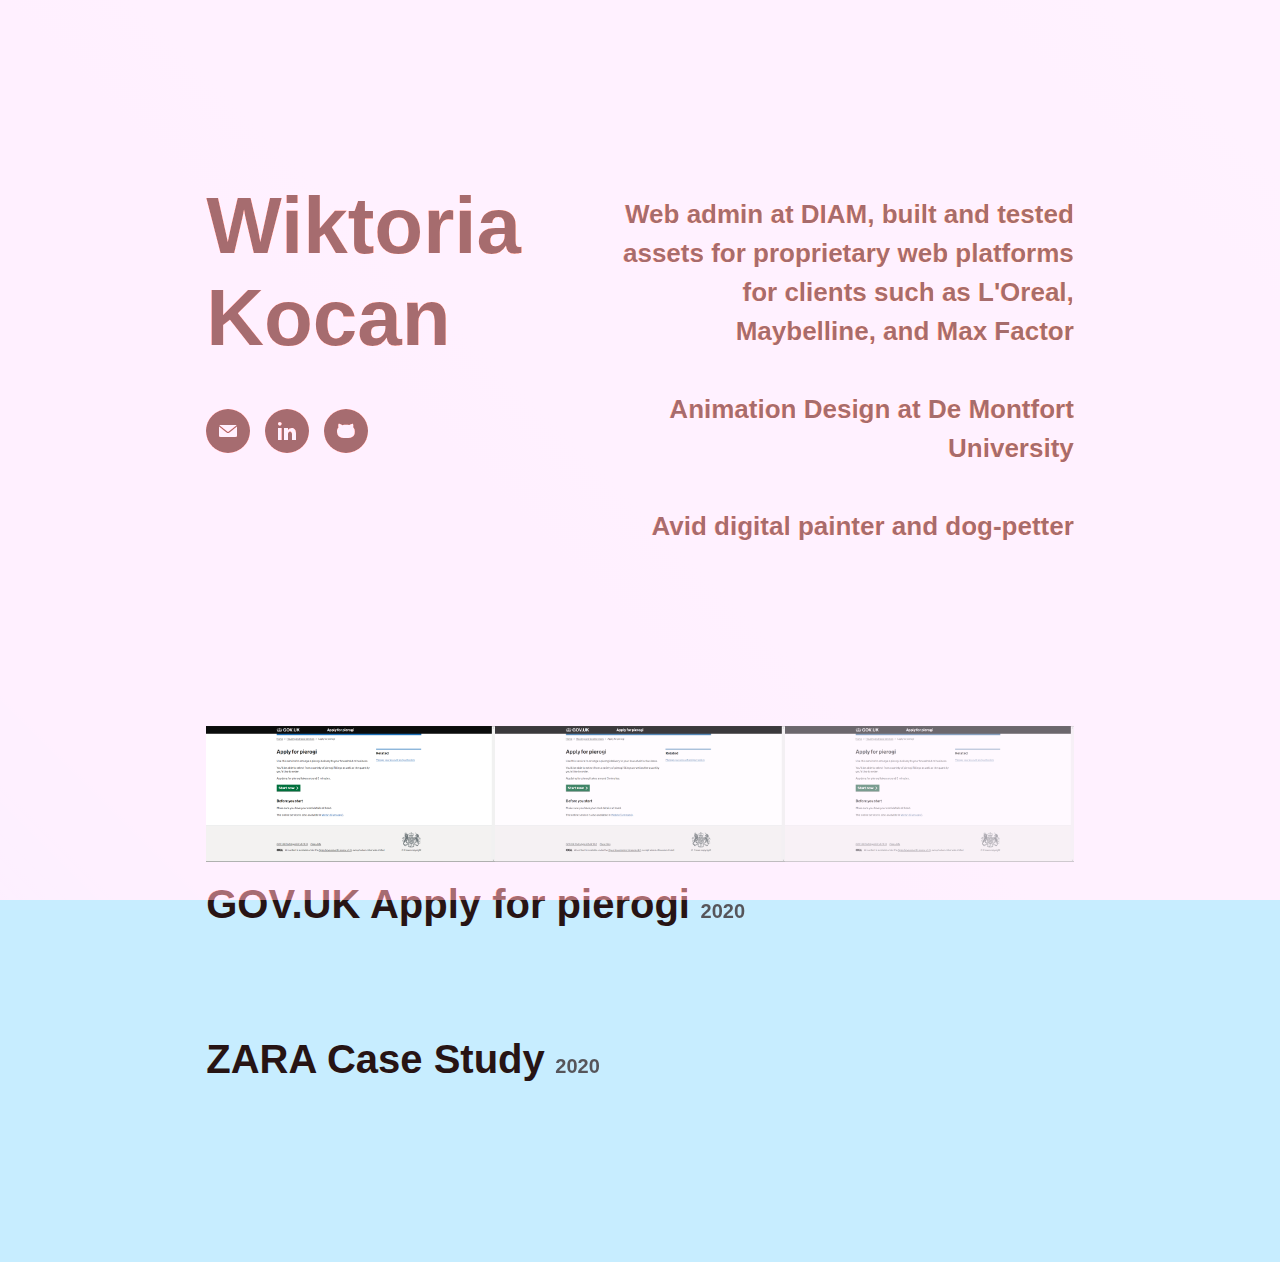
==== index.html @ 6b284763 "text, pierogi images" ====
<!DOCTYPE html>
<html>
    <head>
        <title>Wiktoria Kocan</title>
        <link rel="stylesheet" href="/assets/styles/styles.css">
        <meta name="viewport" content="width=device-width, initial-scale=1.0, viewport-fit=cover"> 
        <meta name="Description" content="Wiktoria Kocan Portfolio">
        <link rel="icon" type="image/png" href="/assets/images/favicon.png">
        <link rel="mask-icon" href="/assets/images/favicon.svg" color="pink">
        <link rel="apple-touch-icon" href="/assets/images/apple-touch-icon.png">
    </head>
    <body class="app-body home-body">
        <div class="home-gradient"></div>
        <div class="home-gradient home-gradient--invert"></div>
        <div class="app-noise"></div>
        <div class="home-container">
            <div class="home-landing">
                <div>
                    <div class="app-heading home-heading">
                        <h1>
                            Wiktoria<br>Kocan
                        </h1>
                    </div>
                    <ul class="home-social">
                        <li>
                            <a class="app-button app-button--icon home-social__icon" href="mailto:vicky.kocan@yahoo.com" title="Email">
                                <svg width="15px" height="10px" viewBox="0 0 15 10" version="1.1" xmlns="http://www.w3.org/2000/svg" xmlns:xlink="http://www.w3.org/1999/xlink">
                                    <g id="Page-1" stroke="none" stroke-width="1" fill="none" fill-rule="evenodd">
                                        <path d="M3.04951387e-14,1.28194195 L6.24860682,6.29399142 C6.97979292,6.8804807 8.02020708,6.8804807 8.75139318,6.29399142 L15,1.28194195 L15,8.7180574 C15,9.16381677 14.9535872,9.32545989 14.8664336,9.48842285 C14.7792801,9.65138581 14.6513858,9.7792801 14.4884229,9.86643365 C14.3254599,9.95358719 14.1638168,10 13.7180574,10 L1.2819426,10 C0.83618323,10 0.674540111,9.95358719 0.511577148,9.86643365 C0.348614185,9.7792801 0.220719898,9.65138581 0.133566352,9.48842285 C0.0464128056,9.32545989 2.00617683e-17,9.16381677 -3.45280103e-17,8.7180574 L3.45280103e-17,1.2819426 Z M1.2819426,-5.17920154e-17 L13.7180574,5.17920154e-17 L1.2819426,0 Z" id="Combined-Shape" fill="#000000"></path>
                                        <path d="M0.327363674,0.2625806 C0.382469946,0.212841599 0.444009202,0.169702085 0.511577148,0.133566352 C0.674540111,0.0464128056 0.83618323,3.00926524e-17 1.2819426,-5.17920154e-17 L13.7180574,5.17920154e-17 C14.1638168,-3.00926524e-17 14.3254599,0.0464128056 14.4884229,0.133566352 C14.5559908,0.169702085 14.6175301,0.212841599 14.6726363,0.2625806 L8.12569659,5.5139249 C7.76010354,5.80716954 7.23989646,5.80716954 6.87430341,5.5139249 L0.327363674,0.2625806 Z" id="Combined-Shape" fill="#000000"></path>
                                    </g>
                                </svg>                  
                            </a>
                        </li>
                        <li>
                            <a class="app-button app-button--icon home-social__icon" href="https://uk.linkedin.com/in/wiktoria-kocan-88420a18a" title="LinkedIn">
                                <svg width="15px" height="15px" viewBox="0 0 15 15" version="1.1" xmlns="http://www.w3.org/2000/svg" xmlns:xlink="http://www.w3.org/1999/xlink">
                                    <g id="Page-1" stroke="none" stroke-width="1" fill="none" fill-rule="evenodd">
                                        <g id="iconmonstr-linkedin-4" fill="#000000" fill-rule="nonzero">
                                            <polygon id="Path" points="3 15 0 15 0 5 3 5"></polygon>
                                            <path d="M1.5,3 C0.672272727,3 0,2.32912534 0,1.5 C0,0.672227232 0.670909091,0 1.5,0 C2.32909091,0 3,0.672227232 3,1.5 C3,2.32912534 2.32772727,3 1.5,3 Z" id="Path"></path>
                                            <path d="M15,15 L11.67,15 L11.67,10.2398274 C11.67,7.1101927 8.33333333,7.37473917 8.33333333,10.2398274 L8.33333333,15 L5,15 L5,5.01711433 L8.33333333,5.01711433 L8.33333333,6.83566334 C9.78666667,4.14693947 15,3.94728175 15,9.41124784 L15,15 Z" id="Path"></path>
                                        </g>
                                    </g>
                                </svg>
                            </a>
                        </li>
                        <li>
                            <a class="app-button app-button--icon home-social__icon" href="https://www.github.com/wiktoriakocan" title="GitHub">
                                <svg width="27px" height="22px" viewBox="0 0 27 22" version="1.1" xmlns="http://www.w3.org/2000/svg" xmlns:xlink="http://www.w3.org/1999/xlink">
                                    <g id="Page-1" stroke="none" stroke-width="1" fill="none" fill-rule="evenodd">
                                        <path d="M0.638,15.5679095 C0.584,15.5679095 1.23,16.9349095 1.248,16.9349095 C2.658,19.4509095 5.376,21.0149095 9.961,21.4489095 C14.5985336,21.5782144 12.444412,21.6611167 17.07,21.4309095 C21.578,20.9759095 24.369,19.8799095 25.728,16.9449095 C25.834,16.9479095 26.283,15.5739095 26.224,15.5739095 C26.529,14.4659095 26.694,13.1549095 26.726,11.6029095 C26.718,7.39290945 24.668,5.90390945 24.275,5.20490945 C24.855,2.01790945 24.177,0.567909451 23.863,0.0699094512 C22.701,-0.336090549 19.822,1.11490945 18.248,2.13690945 C15.684,1.39990945 10.262,1.47090945 8.229,2.32690945 C4.478,-0.312090549 2.493,0.0919094512 2.493,0.0919094512 C2.493,0.0919094512 1.21,2.35090945 2.154,5.65690945 C0.92,7.20290945 0,8.29690945 0,11.1959095 C0.001,12.8299095 0.197,14.2919095 0.638,15.5679095 Z" id="Path" fill="#010101"></path>
                                    </g>
                                </svg>
                            </a>
                        </li>
                    </ul>
                </div>
                <p class="home-content">
                    Web admin at DIAM, built and tested assets for proprietary web platforms for clients such as L'Oreal, Maybelline, and Max Factor
                    <br><br>
                    Animation Design at De Montfort University
                    <br><br>
                    Avid digital painter and dog-petter
                </p>
            </div>
    
            <div class="home-portfolio">
                <a class="home-portfolio__item" href="/projects/pierogi.html">
                    <div class="home-portfolio__item-images">
                        <img src="assets/images/full-start-page.PNG" alt="">
                        <img src="assets/images/full-start-page.PNG" alt="">
                        <img src="assets/images/full-start-page.PNG" alt="">
                    </div>
                    <!--These are smaller than ZARA's images. To fixxxx-->
                    <span class="home-portfolio__item-title">GOV.UK Apply for pierogi</span>
                    <span class="home-portfolio__item-subtitle">2020</span>
                </a>
                <a class="home-portfolio__item" href="/projects/zara.html">
                    <div class="home-portfolio__item-images">
                        <img src="assets/images/zara.png" alt="">
                        <img src="assets/images/zara.png" alt="">
                        <img src="assets/images/zara.png" alt="">
                    </div>
                    <span class="home-portfolio__item-title">ZARA Case Study</span>
                    <span class="home-portfolio__item-subtitle">2020</span>
                </a>
            </div>
        </div>
    </body>
</html>
---- assets/styles/styles.css ----
@charset "UTF-8";
.zara-stars::before {
  content: "";
  position: absolute;
  top: 0;
  left: 0;
  right: 0;
  bottom: 0;
}

.app-body {
  margin-top: calc(env(safe-area-inset-top) + 30px);
  margin-left: calc(env(safe-area-inset-left) + 30px);
  margin-right: calc(env(safe-area-inset-right) + 30px);
  margin-bottom: calc(env(safe-area-inset-bottom) + 30px);
}

.app-noise {
  position: fixed;
  top: 0;
  left: 0;
  right: 0;
  bottom: 0;
  background-image: url("/assets/images/noise.png");
  pointer-events: none;
}

.app-navigation {
  display: block;
  width: 100%;
  font-size: 1.3rem;
  max-width: 60ch;
  margin: auto;
  margin-top: 20vh;
  margin-bottom: 20px;
}

.app-navigation a {
  position: relative;
  font-size: 0.6rem;
  letter-spacing: 2;
  text-transform: uppercase;
  text-decoration: none;
  color: currentColor;
  padding: 5px 0;
  opacity: 0.65;
}

.app-navigation a::before {
  content: "";
  position: absolute;
  left: 0;
  right: 0;
  bottom: 0;
  height: 2px;
  background: currentColor;
  opacity: 0;
  pointer-events: none;
  -webkit-transition: .1s ease;
  transition: .1s ease;
}

.app-navigation a:hover {
  opacity: 1;
}

.app-navigation a:hover::before {
  bottom: -5px;
  opacity: 1;
}

.app-heading {
  font-size: 1.3rem;
  max-width: 60ch;
  margin: auto;
  margin-bottom: 20vh;
}

.app-heading h1 {
  font-size: 4rem;
}

.app-image {
  position: relative;
  display: block;
  width: 100%;
  max-width: 1500px;
  margin: auto;
  margin-bottom: 10vh;
  z-index: 5;
}

.app-content {
  font-size: 1.3rem;
  max-width: 60ch;
  margin: auto;
  margin-bottom: 10vh;
  line-height: 1.5;
}

.app-content span {
  font-size: inherit;
  line-height: inherit;
}

.app-list {
  font-size: 1.3rem;
  max-width: 60ch;
  margin: auto;
  margin-bottom: 10vh;
  line-height: 1.5;
}

.app-list--quotes li::before {
  content: "“";
  position: relative;
  display: block;
  font-family: "Georgia", "sans-serif";
  font-size: 5rem;
  z-index: 1;
  opacity: 1;
  -webkit-text-stroke-width: 1px;
  -webkit-text-stroke-color: currentColor;
  -webkit-text-fill-color: transparent;
  line-height: 70px;
  margin-top: 30px;
}

.app-list--cards {
  display: -ms-grid;
  display: grid;
  -ms-grid-columns: 1fr 1fr 1fr;
      grid-template-columns: 1fr 1fr 1fr;
  grid-gap: 30px;
  list-style-type: none;
}

@media only screen and (max-width: 926px) {
  .app-list--cards {
    display: -webkit-box;
    display: -ms-flexbox;
    display: flex;
    overflow-x: scroll;
    margin: 0-30px;
    padding: 0 30px;
    margin-bottom: 10vh;
    -ms-scroll-snap-type: x mandatory;
        scroll-snap-type: x mandatory;
    scroll-padding: 30px;
  }
  .app-list--cards::after {
    content: '';
    min-width: 30px;
  }
  .app-list--cards li {
    display: block;
    margin-right: 30px;
    min-width: calc(100vw - 90px);
    scroll-snap-align: start;
  }
}

.app-list--cards li {
  position: relative;
  padding: 25px 40px 40px 40px;
  font-size: 1.3rem;
  z-index: 0;
}

.app-list--cards li::after {
  content: "";
  position: absolute;
  top: 0;
  left: 0;
  right: 0;
  bottom: 0;
  background-color: #2F3A3B;
  -webkit-transform-origin: 100%;
          transform-origin: 100%;
  z-index: -1;
  opacity: 0.1;
}

@media (prefers-color-scheme: dark) {
  .app-list--cards li::after {
    background-color: #E2EDEE;
  }
}

.app-side-by-side {
  display: -ms-grid;
  display: grid;
  -ms-grid-columns: 1fr auto;
      grid-template-columns: 1fr auto;
  grid-gap: 50px;
}

@media only screen and (max-width: 926px) {
  .app-side-by-side {
    display: -webkit-box;
    display: -ms-flexbox;
    display: flex;
    -ms-flex-wrap: wrap;
        flex-wrap: wrap;
  }
  .app-side-by-side > * {
    display: block;
    margin-bottom: 10vh;
  }
}

.app-button {
  display: -webkit-inline-box;
  display: -ms-inline-flexbox;
  display: inline-flex;
  -webkit-box-align: center;
      -ms-flex-align: center;
          align-items: center;
  -webkit-box-pack: center;
      -ms-flex-pack: center;
          justify-content: center;
  background: black;
  color: white;
  border-radius: 25px;
  min-height: 44px;
  text-decoration: none;
  padding: 0 20px;
  font-size: 0.7rem;
  -webkit-transition: 0.2s cubic-bezier(0.28, 0.84, 0.42, 1);
  transition: 0.2s cubic-bezier(0.28, 0.84, 0.42, 1);
  outline: none;
  border: none;
}

.app-button:hover {
  -webkit-filter: brightness(1.1);
          filter: brightness(1.1);
  -webkit-transform: scale(1.1);
          transform: scale(1.1);
  cursor: pointer;
}

.app-button:active {
  -webkit-transform: scale(0.8);
          transform: scale(0.8);
}

.app-button--icon {
  color: inherit;
  background: currentColor;
  padding: 0;
  width: 44px;
}

.app-button--icon svg {
  width: 18px;
  height: 18px;
}

.app-button--icon svg * {
  fill: #c7edff;
}

@media (prefers-color-scheme: dark) {
  .app-button--icon svg * {
    fill: #141414;
  }
}

.app-button--large {
  padding: 15px 30px;
  font-size: 1rem;
  border-radius: 50px;
}

.app-button--continue svg {
  -webkit-animation: continue-pulse 3s ease infinite;
          animation: continue-pulse 3s ease infinite;
  margin-left: 10px;
}

.app-button--continue svg * {
  fill: currentColor;
}

@-webkit-keyframes continue-pulse {
  0% {
    opacity: 0.5;
  }
  25% {
    -webkit-transform: translateX(2.5px);
            transform: translateX(2.5px);
    opacity: 1;
  }
  100% {
    -webkit-transform: translateX(0);
            transform: translateX(0);
    opacity: 0.5;
  }
}

@keyframes continue-pulse {
  0% {
    opacity: 0.5;
  }
  25% {
    -webkit-transform: translateX(2.5px);
            transform: translateX(2.5px);
    opacity: 1;
  }
  100% {
    -webkit-transform: translateX(0);
            transform: translateX(0);
    opacity: 0.5;
  }
}

.app-gallery {
  position: relative;
  display: -webkit-box;
  display: -ms-flexbox;
  display: flex;
  overflow-x: scroll;
  margin: 0-30px;
  padding: 0 30px;
  margin-bottom: 10vh;
  -ms-scroll-snap-type: x mandatory;
      scroll-snap-type: x mandatory;
  scroll-padding: 30px;
}

.app-gallery::after {
  content: '';
  min-width: 30px;
}

.app-gallery__item {
  display: block;
  margin-right: 30px;
  width: calc(100vw - 90px);
  scroll-snap-align: start;
  -o-object-fit: contain;
     object-fit: contain;
  max-height: 90vh;
}

.app-personas {
  font-size: 1.3rem;
  max-width: 60ch;
  margin: auto;
  list-style-type: none;
}

.app-personas__item {
  display: -ms-grid;
  display: grid;
  -ms-grid-columns: 1fr 1fr;
      grid-template-columns: 1fr 1fr;
  grid-gap: 30px;
  position: relative;
  padding: 0 !important;
  margin-bottom: 50px;
}

@media only screen and (max-width: 926px) {
  .app-personas__item {
    -ms-grid-columns: 1fr;
        grid-template-columns: 1fr;
  }
  .app-personas__item .home-content {
    text-align: left;
  }
}

.app-personas__item div {
  display: -webkit-box;
  display: -ms-flexbox;
  display: flex;
  -webkit-box-orient: vertical;
  -webkit-box-direction: normal;
      -ms-flex-direction: column;
          flex-direction: column;
  -webkit-box-pack: center;
      -ms-flex-pack: center;
          justify-content: center;
  -webkit-box-align: start;
      -ms-flex-align: start;
          align-items: flex-start;
}

.app-personas__item__image {
  position: relative;
  display: block;
  width: 100%;
}

.app-personas__item__title {
  font-weight: bold;
  margin-bottom: 30px;
  font-size: 1.3rem;
}

.app-personas__item__body {
  margin-bottom: 30px;
  line-height: 1.66;
}

.app-persona-modal {
  position: fixed;
  top: 0;
  left: 0;
  right: 0;
  bottom: 0;
  display: -webkit-box;
  display: -ms-flexbox;
  display: flex;
  -webkit-box-align: center;
      -ms-flex-align: center;
          align-items: center;
  -webkit-box-pack: start;
      -ms-flex-pack: start;
          justify-content: flex-start;
  -webkit-box-orient: vertical;
  -webkit-box-direction: normal;
      -ms-flex-direction: column;
          flex-direction: column;
  z-index: 10;
  overflow: scroll;
  background-color: rgba(0, 0, 0, 0.6);
  padding: 100px 10px;
  -webkit-backdrop-filter: blur(20px);
          backdrop-filter: blur(20px);
}

.app-persona-modal__image {
  width: 100%;
  max-width: 700px;
}

.app-persona-modal__image img {
  display: block;
  width: 100%;
}

.app-persona-modal__page {
  width: 100%;
  max-width: 700px;
  padding: 50px;
  background-color: white;
  color: black;
}

.app-persona-modal__page__header {
  font-size: 1.5rem;
  font-weight: bold;
  margin-bottom: 50px;
}

.app-persona-modal__page__description {
  line-height: 1.6;
  font-size: 1.1rem;
  margin-bottom: 50px;
}

.home-body {
  background-color: #c7edff;
  color: #271414;
}

@media (prefers-color-scheme: dark) {
  .home-body {
    background-color: #141414;
    color: gainsboro;
  }
}

.home-gradient {
  position: fixed;
  top: 0;
  left: 0;
  width: 100vw;
  height: 100vh;
  pointer-events: none;
  z-index: 1;
  mix-blend-mode: overlay;
  background: linear-gradient(45deg, transparent, #ff96a8, #ffab0f, transparent);
  -webkit-animation: rotate 50s linear infinite;
          animation: rotate 50s linear infinite;
  background-size: 400% 400%;
}

@media (prefers-color-scheme: dark) {
  .home-gradient {
    mix-blend-mode: darken;
    opacity: 0.2 !important;
  }
}

.home-gradient--invert {
  background: linear-gradient(135deg, pink 45%, #ff6a00 60%, transparent);
  background-size: 400% 400%;
  mix-blend-mode: lighten;
  opacity: 0.5;
}

.home-container {
  display: block;
  font-size: 1.3rem;
  max-width: 60ch;
  margin: auto;
  margin-top: 20vh;
  margin-bottom: 20vh;
}

.home-landing {
  display: -ms-grid;
  display: grid;
  -ms-grid-columns: auto 1fr;
      grid-template-columns: auto 1fr;
  grid-gap: 100px;
  margin-bottom: 10vh;
}

@media only screen and (max-width: 740.8px) {
  .home-landing {
    -ms-grid-columns: 1fr;
        grid-template-columns: 1fr;
  }
  .home-landing .home-content {
    text-align: left;
  }
}

.home-heading {
  margin-bottom: 5vh;
  margin-top: 0;
}

.home-social {
  display: -webkit-box;
  display: -ms-flexbox;
  display: flex;
  -webkit-box-align: center;
      -ms-flex-align: center;
          align-items: center;
  -webkit-box-pack: start;
      -ms-flex-pack: start;
          justify-content: flex-start;
  font-size: 1.3rem;
  max-width: 60ch;
  margin: auto;
  margin-bottom: 5vh;
}

.home-social li {
  list-style-type: none;
  padding: 0;
  margin-right: 15px;
}

.home-content {
  font-size: 1.3rem;
  margin: auto;
  margin-bottom: 10vh;
  line-height: 1.5;
  margin-top: 15px;
  text-align: right;
}

.home-portfolio__item {
  display: block;
  margin-bottom: 10vh;
  color: currentColor;
  text-decoration: none;
}

.home-portfolio__item-images {
  position: relative;
  display: -ms-grid;
  display: grid;
  -ms-grid-columns: 1fr 1fr 1fr;
      grid-template-columns: 1fr 1fr 1fr;
  pointer-events: none;
  z-index: 5;
}

@media only screen and (max-width: 694.5px) {
  .home-portfolio__item-images {
    -ms-grid-columns: 1fr;
        grid-template-columns: 1fr;
  }
  .home-portfolio__item-images img:not(:first-of-type) {
    display: none;
  }
}

.home-portfolio__item-images img {
  display: block;
  width: 100%;
  margin-bottom: 20px;
}

.home-portfolio__item-images img:nth-of-type(2) {
  -webkit-filter: saturate(0.8);
          filter: saturate(0.8);
  opacity: 0.8;
}

.home-portfolio__item-images img:nth-of-type(3) {
  -webkit-filter: saturate(0.6);
          filter: saturate(0.6);
  opacity: 0.6;
}

.home-portfolio__item-title {
  font-size: 2rem;
}

.home-portfolio__item-subtitle {
  font-size: 1rem;
  opacity: .7;
  margin-left: 5px;
}

@media only screen and (max-width: 926px) {
  .home-portfolio__item-subtitle {
    display: block;
    margin-left: 0;
    margin-top: 10px;
  }
}

.home-portfolio__item:hover {
  -webkit-filter: brightness(1.2);
          filter: brightness(1.2);
}

.home-portfolio__item:hover .home-portfolio__item-title {
  text-decoration: underline;
}

.home-portfolio__item:active {
  -webkit-filter: brightness(0.8);
          filter: brightness(0.8);
}

.zara-body {
  background-color: #E2EDEE;
  color: #2F3A3B;
}

@media (prefers-color-scheme: dark) {
  .zara-body {
    background-color: #2F3A3B;
    color: #E2EDEE;
  }
}

.zara-gradient {
  position: fixed;
  top: 0;
  left: 0;
  width: 100vw;
  height: 100vh;
  pointer-events: none;
  z-index: 1;
  mix-blend-mode: overlay;
  background: linear-gradient(45deg, transparent, #ff9f5b, #40e4d1, transparent);
  -webkit-animation: rotate 50s linear infinite;
          animation: rotate 50s linear infinite;
  background-size: 400% 400%;
}

@media (prefers-color-scheme: dark) {
  .zara-gradient {
    mix-blend-mode: darken;
    opacity: 0.2 !important;
  }
}

.zara-gradient--invert {
  background: linear-gradient(135deg, transparent, #40e4d1 45%, #ff6a00 60%, transparent);
  background-size: 400% 400%;
  mix-blend-mode: screen;
  opacity: 0.5;
}

@-webkit-keyframes rotate {
  0% {
    background-position: 0% 96%;
  }
  50% {
    background-position: 100% 50%;
  }
  100% {
    background-position: 0% 96%;
  }
}

@keyframes rotate {
  0% {
    background-position: 0% 96%;
  }
  50% {
    background-position: 100% 50%;
  }
  100% {
    background-position: 0% 96%;
  }
}

.zara-stars {
  position: relative;
  display: inline-block;
  padding: 30px;
}

.zara-stars::before {
  background-color: currentColor;
  opacity: 0.1;
}

.zara-stars svg {
  margin-top: 10px;
  margin-bottom: 30px;
}

.zara-stars svg:last-of-type {
  margin-bottom: 0;
}

.zara-stars * {
  fill: currentColor;
}

.zara-cards {
  font-size: 1.3rem;
  max-width: 90ch;
  margin: auto;
  margin-bottom: 10vh;
  list-style-type: none;
}

.zara-cards--messy {
  display: -ms-grid;
  display: grid;
  -ms-grid-columns: 1fr 1fr 1fr 1fr 1fr 1fr 1fr;
      grid-template-columns: 1fr 1fr 1fr 1fr 1fr 1fr 1fr;
  margin-bottom: 15vh;
}

.zara-cards--messy li {
  font-family: 'Caveat', cursive;
  font-size: 1.2rem;
}

.zara-cards--sorted {
  display: -webkit-box;
  display: -ms-flexbox;
  display: flex;
  -webkit-box-pack: center;
      -ms-flex-pack: center;
          justify-content: center;
}

.zara-cards--sorted li {
  display: -webkit-inline-box !important;
  display: -ms-inline-flexbox !important;
  display: inline-flex !important;
  margin: 0 10px;
  background-color: black !important;
  color: white !important;
  font-size: 0.8rem;
  text-transform: uppercase;
  letter-spacing: 4px;
}

@media only screen and (max-width: 926px) {
  .zara-cards--sorted li {
    margin: 10px 0 !important;
  }
}

.zara-cards li {
  display: -webkit-box;
  display: -ms-flexbox;
  display: flex;
  -webkit-box-align: center;
      -ms-flex-align: center;
          align-items: center;
  -webkit-box-pack: center;
      -ms-flex-pack: center;
          justify-content: center;
  background: rgba(255, 255, 255, 0.9);
  color: black;
  text-align: center;
  padding: 35px;
  -webkit-box-shadow: 0 10px 15px rgba(0, 0, 0, 0.5);
          box-shadow: 0 10px 15px rgba(0, 0, 0, 0.5);
  -webkit-backdrop-filter: blur(5px);
          backdrop-filter: blur(5px);
}

@media only screen and (max-width: 926px) {
  .zara-cards {
    display: -webkit-box;
    display: -ms-flexbox;
    display: flex;
    -webkit-box-pack: center;
        -ms-flex-pack: center;
            justify-content: center;
    -ms-flex-wrap: wrap;
        flex-wrap: wrap;
  }
  .zara-cards li {
    display: inline-block;
    margin: 0 100px;
  }
}

.pierogi-body {
  background-color: #E2EDEE;
  color: #0b0c0c;
}

@media (prefers-color-scheme: dark) {
  .pierogi-body {
    background-color: #0c1c2b;
    color: #E2EDEE;
  }
}

.pierogi-gradient {
  position: fixed;
  top: 0;
  left: 0;
  width: 100vw;
  height: 100vh;
  pointer-events: none;
  z-index: 1;
  mix-blend-mode: overlay;
  background: linear-gradient(45deg, transparent, #003078, #ffffff, transparent);
  -webkit-animation: rotate 50s linear infinite;
          animation: rotate 50s linear infinite;
  background-size: 400% 400%;
}

@media (prefers-color-scheme: dark) {
  .pierogi-gradient {
    mix-blend-mode: darken;
    opacity: 0.2 !important;
  }
}

.pierogi-gradient--invert {
  background: linear-gradient(135deg, transparent, #5694ca 45%, #003078 60%, transparent);
  background-size: 400% 400%;
  mix-blend-mode: screen;
  opacity: 0.5;
}

* {
  margin: 0;
  padding: 0;
  -webkit-box-sizing: border-box;
          box-sizing: border-box;
  font-family: -apple-system, BlinkMacSystemFont, "Helvetica", "Arial", sans-serif;
  font-size: 20px;
  font-weight: 700;
}

hr {
  -webkit-appearance: none;
     -moz-appearance: none;
          appearance: none;
  display: block;
  border: none;
  height: 1px;
  background: transparent;
  margin-bottom: 20vh;
}
/*# sourceMappingURL=styles.css.map */
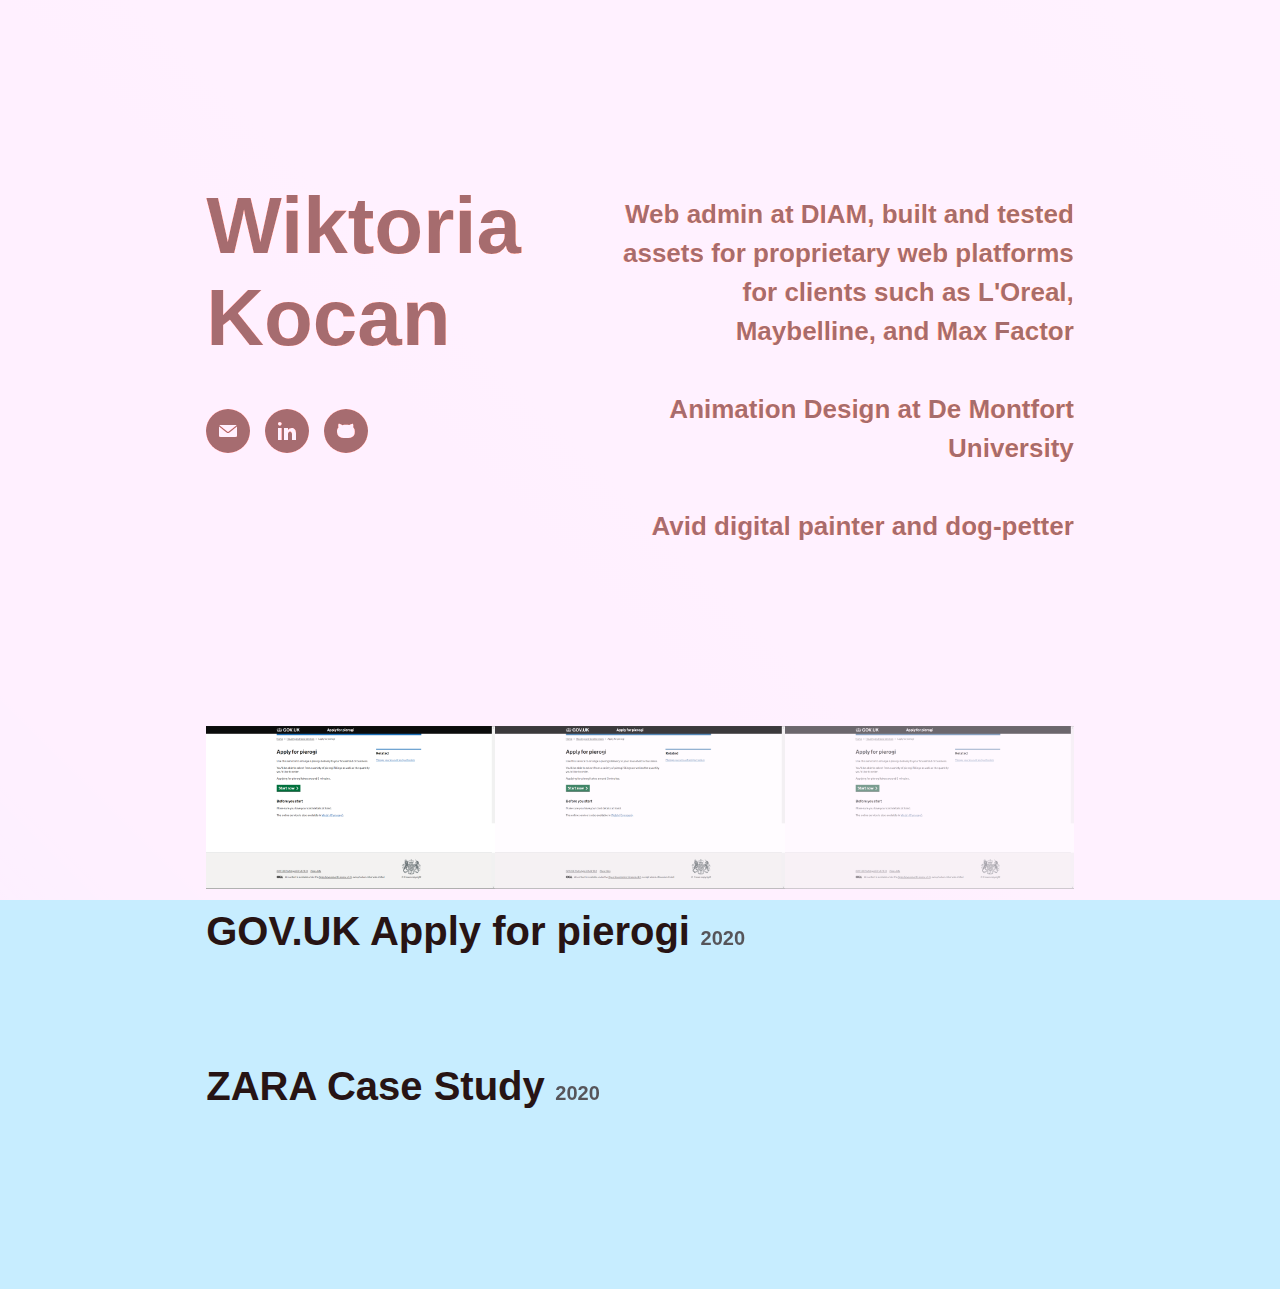
==== commit a148d14b: "home images fix" ====
--- a/index.html
+++ b/index.html
@@ -68,11 +68,10 @@
             <div class="home-portfolio">
                 <a class="home-portfolio__item" href="/projects/pierogi.html">
                     <div class="home-portfolio__item-images">
-                        <img src="assets/images/full-start-page.PNG" alt="">
-                        <img src="assets/images/full-start-page.PNG" alt="">
-                        <img src="assets/images/full-start-page.PNG" alt="">
+                        <img src="assets/images/start-page-large.png" alt="">
+                        <img src="assets/images/start-page-large.png" alt="">
+                        <img src="assets/images/start-page-large.png" alt="">
                     </div>
-                    <!--These are smaller than ZARA's images. To fixxxx-->
                     <span class="home-portfolio__item-title">GOV.UK Apply for pierogi</span>
                     <span class="home-portfolio__item-subtitle">2020</span>
                 </a>
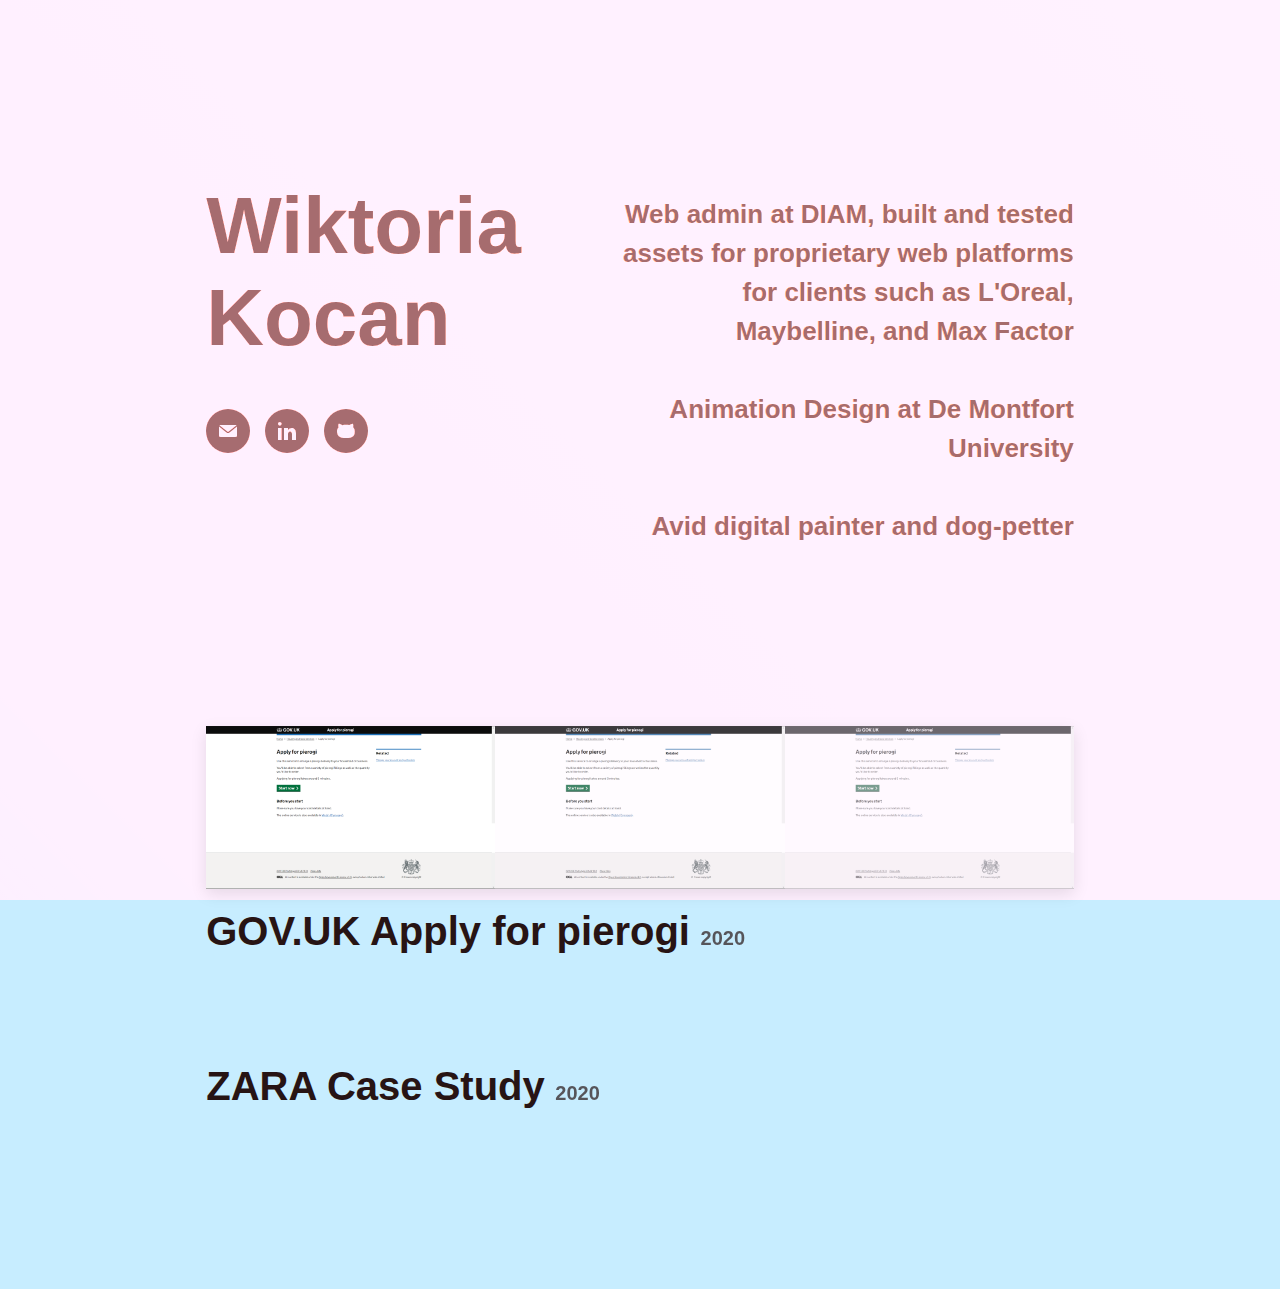
==== commit 403d12c4: "Add language tag" ====
--- a/index.html
+++ b/index.html
@@ -1,5 +1,5 @@
 <!DOCTYPE html>
-<html>
+<html lang="en">
     <head>
         <title>Wiktoria Kocan</title>
         <link rel="stylesheet" href="/assets/styles/styles.css">
--- a/assets/styles/styles.css
+++ b/assets/styles/styles.css
@@ -1,882 +1,2 @@
-@charset "UTF-8";
-.zara-stars::before {
-  content: "";
-  position: absolute;
-  top: 0;
-  left: 0;
-  right: 0;
-  bottom: 0;
-}
-
-.app-body {
-  margin-top: calc(env(safe-area-inset-top) + 30px);
-  margin-left: calc(env(safe-area-inset-left) + 30px);
-  margin-right: calc(env(safe-area-inset-right) + 30px);
-  margin-bottom: calc(env(safe-area-inset-bottom) + 30px);
-}
-
-.app-noise {
-  position: fixed;
-  top: 0;
-  left: 0;
-  right: 0;
-  bottom: 0;
-  background-image: url("/assets/images/noise.png");
-  pointer-events: none;
-}
-
-.app-navigation {
-  display: block;
-  width: 100%;
-  font-size: 1.3rem;
-  max-width: 60ch;
-  margin: auto;
-  margin-top: 20vh;
-  margin-bottom: 20px;
-}
-
-.app-navigation a {
-  position: relative;
-  font-size: 0.6rem;
-  letter-spacing: 2;
-  text-transform: uppercase;
-  text-decoration: none;
-  color: currentColor;
-  padding: 5px 0;
-  opacity: 0.65;
-}
-
-.app-navigation a::before {
-  content: "";
-  position: absolute;
-  left: 0;
-  right: 0;
-  bottom: 0;
-  height: 2px;
-  background: currentColor;
-  opacity: 0;
-  pointer-events: none;
-  -webkit-transition: .1s ease;
-  transition: .1s ease;
-}
-
-.app-navigation a:hover {
-  opacity: 1;
-}
-
-.app-navigation a:hover::before {
-  bottom: -5px;
-  opacity: 1;
-}
-
-.app-heading {
-  font-size: 1.3rem;
-  max-width: 60ch;
-  margin: auto;
-  margin-bottom: 20vh;
-}
-
-.app-heading h1 {
-  font-size: 4rem;
-}
-
-.app-image {
-  position: relative;
-  display: block;
-  width: 100%;
-  max-width: 1500px;
-  margin: auto;
-  margin-bottom: 10vh;
-  z-index: 5;
-}
-
-.app-content {
-  font-size: 1.3rem;
-  max-width: 60ch;
-  margin: auto;
-  margin-bottom: 10vh;
-  line-height: 1.5;
-}
-
-.app-content span {
-  font-size: inherit;
-  line-height: inherit;
-}
-
-.app-list {
-  font-size: 1.3rem;
-  max-width: 60ch;
-  margin: auto;
-  margin-bottom: 10vh;
-  line-height: 1.5;
-}
-
-.app-list--quotes li::before {
-  content: "“";
-  position: relative;
-  display: block;
-  font-family: "Georgia", "sans-serif";
-  font-size: 5rem;
-  z-index: 1;
-  opacity: 1;
-  -webkit-text-stroke-width: 1px;
-  -webkit-text-stroke-color: currentColor;
-  -webkit-text-fill-color: transparent;
-  line-height: 70px;
-  margin-top: 30px;
-}
-
-.app-list--cards {
-  display: -ms-grid;
-  display: grid;
-  -ms-grid-columns: 1fr 1fr 1fr;
-      grid-template-columns: 1fr 1fr 1fr;
-  grid-gap: 30px;
-  list-style-type: none;
-}
-
-@media only screen and (max-width: 926px) {
-  .app-list--cards {
-    display: -webkit-box;
-    display: -ms-flexbox;
-    display: flex;
-    overflow-x: scroll;
-    margin: 0-30px;
-    padding: 0 30px;
-    margin-bottom: 10vh;
-    -ms-scroll-snap-type: x mandatory;
-        scroll-snap-type: x mandatory;
-    scroll-padding: 30px;
-  }
-  .app-list--cards::after {
-    content: '';
-    min-width: 30px;
-  }
-  .app-list--cards li {
-    display: block;
-    margin-right: 30px;
-    min-width: calc(100vw - 90px);
-    scroll-snap-align: start;
-  }
-}
-
-.app-list--cards li {
-  position: relative;
-  padding: 25px 40px 40px 40px;
-  font-size: 1.3rem;
-  z-index: 0;
-}
-
-.app-list--cards li::after {
-  content: "";
-  position: absolute;
-  top: 0;
-  left: 0;
-  right: 0;
-  bottom: 0;
-  background-color: #2F3A3B;
-  -webkit-transform-origin: 100%;
-          transform-origin: 100%;
-  z-index: -1;
-  opacity: 0.1;
-}
-
-@media (prefers-color-scheme: dark) {
-  .app-list--cards li::after {
-    background-color: #E2EDEE;
-  }
-}
-
-.app-side-by-side {
-  display: -ms-grid;
-  display: grid;
-  -ms-grid-columns: 1fr auto;
-      grid-template-columns: 1fr auto;
-  grid-gap: 50px;
-}
-
-@media only screen and (max-width: 926px) {
-  .app-side-by-side {
-    display: -webkit-box;
-    display: -ms-flexbox;
-    display: flex;
-    -ms-flex-wrap: wrap;
-        flex-wrap: wrap;
-  }
-  .app-side-by-side > * {
-    display: block;
-    margin-bottom: 10vh;
-  }
-}
-
-.app-button {
-  display: -webkit-inline-box;
-  display: -ms-inline-flexbox;
-  display: inline-flex;
-  -webkit-box-align: center;
-      -ms-flex-align: center;
-          align-items: center;
-  -webkit-box-pack: center;
-      -ms-flex-pack: center;
-          justify-content: center;
-  background: black;
-  color: white;
-  border-radius: 25px;
-  min-height: 44px;
-  text-decoration: none;
-  padding: 0 20px;
-  font-size: 0.7rem;
-  -webkit-transition: 0.2s cubic-bezier(0.28, 0.84, 0.42, 1);
-  transition: 0.2s cubic-bezier(0.28, 0.84, 0.42, 1);
-  outline: none;
-  border: none;
-}
-
-.app-button:hover {
-  -webkit-filter: brightness(1.1);
-          filter: brightness(1.1);
-  -webkit-transform: scale(1.1);
-          transform: scale(1.1);
-  cursor: pointer;
-}
-
-.app-button:active {
-  -webkit-transform: scale(0.8);
-          transform: scale(0.8);
-}
-
-.app-button--icon {
-  color: inherit;
-  background: currentColor;
-  padding: 0;
-  width: 44px;
-}
-
-.app-button--icon svg {
-  width: 18px;
-  height: 18px;
-}
-
-.app-button--icon svg * {
-  fill: #c7edff;
-}
-
-@media (prefers-color-scheme: dark) {
-  .app-button--icon svg * {
-    fill: #141414;
-  }
-}
-
-.app-button--large {
-  padding: 15px 30px;
-  font-size: 1rem;
-  border-radius: 50px;
-}
-
-.app-button--continue svg {
-  -webkit-animation: continue-pulse 3s ease infinite;
-          animation: continue-pulse 3s ease infinite;
-  margin-left: 10px;
-}
-
-.app-button--continue svg * {
-  fill: currentColor;
-}
-
-@-webkit-keyframes continue-pulse {
-  0% {
-    opacity: 0.5;
-  }
-  25% {
-    -webkit-transform: translateX(2.5px);
-            transform: translateX(2.5px);
-    opacity: 1;
-  }
-  100% {
-    -webkit-transform: translateX(0);
-            transform: translateX(0);
-    opacity: 0.5;
-  }
-}
-
-@keyframes continue-pulse {
-  0% {
-    opacity: 0.5;
-  }
-  25% {
-    -webkit-transform: translateX(2.5px);
-            transform: translateX(2.5px);
-    opacity: 1;
-  }
-  100% {
-    -webkit-transform: translateX(0);
-            transform: translateX(0);
-    opacity: 0.5;
-  }
-}
-
-.app-gallery {
-  position: relative;
-  display: -webkit-box;
-  display: -ms-flexbox;
-  display: flex;
-  overflow-x: scroll;
-  margin: 0-30px;
-  padding: 0 30px;
-  margin-bottom: 10vh;
-  -ms-scroll-snap-type: x mandatory;
-      scroll-snap-type: x mandatory;
-  scroll-padding: 30px;
-}
-
-.app-gallery::after {
-  content: '';
-  min-width: 30px;
-}
-
-.app-gallery__item {
-  display: block;
-  margin-right: 30px;
-  width: calc(100vw - 90px);
-  scroll-snap-align: start;
-  -o-object-fit: contain;
-     object-fit: contain;
-  max-height: 90vh;
-}
-
-.app-personas {
-  font-size: 1.3rem;
-  max-width: 60ch;
-  margin: auto;
-  list-style-type: none;
-}
-
-.app-personas__item {
-  display: -ms-grid;
-  display: grid;
-  -ms-grid-columns: 1fr 1fr;
-      grid-template-columns: 1fr 1fr;
-  grid-gap: 30px;
-  position: relative;
-  padding: 0 !important;
-  margin-bottom: 50px;
-}
-
-@media only screen and (max-width: 926px) {
-  .app-personas__item {
-    -ms-grid-columns: 1fr;
-        grid-template-columns: 1fr;
-  }
-  .app-personas__item .home-content {
-    text-align: left;
-  }
-}
-
-.app-personas__item div {
-  display: -webkit-box;
-  display: -ms-flexbox;
-  display: flex;
-  -webkit-box-orient: vertical;
-  -webkit-box-direction: normal;
-      -ms-flex-direction: column;
-          flex-direction: column;
-  -webkit-box-pack: center;
-      -ms-flex-pack: center;
-          justify-content: center;
-  -webkit-box-align: start;
-      -ms-flex-align: start;
-          align-items: flex-start;
-}
-
-.app-personas__item__image {
-  position: relative;
-  display: block;
-  width: 100%;
-}
-
-.app-personas__item__title {
-  font-weight: bold;
-  margin-bottom: 30px;
-  font-size: 1.3rem;
-}
-
-.app-personas__item__body {
-  margin-bottom: 30px;
-  line-height: 1.66;
-}
-
-.app-persona-modal {
-  position: fixed;
-  top: 0;
-  left: 0;
-  right: 0;
-  bottom: 0;
-  display: -webkit-box;
-  display: -ms-flexbox;
-  display: flex;
-  -webkit-box-align: center;
-      -ms-flex-align: center;
-          align-items: center;
-  -webkit-box-pack: start;
-      -ms-flex-pack: start;
-          justify-content: flex-start;
-  -webkit-box-orient: vertical;
-  -webkit-box-direction: normal;
-      -ms-flex-direction: column;
-          flex-direction: column;
-  z-index: 10;
-  overflow: scroll;
-  background-color: rgba(0, 0, 0, 0.6);
-  padding: 100px 10px;
-  -webkit-backdrop-filter: blur(20px);
-          backdrop-filter: blur(20px);
-}
-
-.app-persona-modal__image {
-  width: 100%;
-  max-width: 700px;
-}
-
-.app-persona-modal__image img {
-  display: block;
-  width: 100%;
-}
-
-.app-persona-modal__page {
-  width: 100%;
-  max-width: 700px;
-  padding: 50px;
-  background-color: white;
-  color: black;
-}
-
-.app-persona-modal__page__header {
-  font-size: 1.5rem;
-  font-weight: bold;
-  margin-bottom: 50px;
-}
-
-.app-persona-modal__page__description {
-  line-height: 1.6;
-  font-size: 1.1rem;
-  margin-bottom: 50px;
-}
-
-.home-body {
-  background-color: #c7edff;
-  color: #271414;
-}
-
-@media (prefers-color-scheme: dark) {
-  .home-body {
-    background-color: #141414;
-    color: gainsboro;
-  }
-}
-
-.home-gradient {
-  position: fixed;
-  top: 0;
-  left: 0;
-  width: 100vw;
-  height: 100vh;
-  pointer-events: none;
-  z-index: 1;
-  mix-blend-mode: overlay;
-  background: linear-gradient(45deg, transparent, #ff96a8, #ffab0f, transparent);
-  -webkit-animation: rotate 50s linear infinite;
-          animation: rotate 50s linear infinite;
-  background-size: 400% 400%;
-}
-
-@media (prefers-color-scheme: dark) {
-  .home-gradient {
-    mix-blend-mode: darken;
-    opacity: 0.2 !important;
-  }
-}
-
-.home-gradient--invert {
-  background: linear-gradient(135deg, pink 45%, #ff6a00 60%, transparent);
-  background-size: 400% 400%;
-  mix-blend-mode: lighten;
-  opacity: 0.5;
-}
-
-.home-container {
-  display: block;
-  font-size: 1.3rem;
-  max-width: 60ch;
-  margin: auto;
-  margin-top: 20vh;
-  margin-bottom: 20vh;
-}
-
-.home-landing {
-  display: -ms-grid;
-  display: grid;
-  -ms-grid-columns: auto 1fr;
-      grid-template-columns: auto 1fr;
-  grid-gap: 100px;
-  margin-bottom: 10vh;
-}
-
-@media only screen and (max-width: 740.8px) {
-  .home-landing {
-    -ms-grid-columns: 1fr;
-        grid-template-columns: 1fr;
-  }
-  .home-landing .home-content {
-    text-align: left;
-  }
-}
-
-.home-heading {
-  margin-bottom: 5vh;
-  margin-top: 0;
-}
-
-.home-social {
-  display: -webkit-box;
-  display: -ms-flexbox;
-  display: flex;
-  -webkit-box-align: center;
-      -ms-flex-align: center;
-          align-items: center;
-  -webkit-box-pack: start;
-      -ms-flex-pack: start;
-          justify-content: flex-start;
-  font-size: 1.3rem;
-  max-width: 60ch;
-  margin: auto;
-  margin-bottom: 5vh;
-}
-
-.home-social li {
-  list-style-type: none;
-  padding: 0;
-  margin-right: 15px;
-}
-
-.home-content {
-  font-size: 1.3rem;
-  margin: auto;
-  margin-bottom: 10vh;
-  line-height: 1.5;
-  margin-top: 15px;
-  text-align: right;
-}
-
-.home-portfolio__item {
-  display: block;
-  margin-bottom: 10vh;
-  color: currentColor;
-  text-decoration: none;
-}
-
-.home-portfolio__item-images {
-  position: relative;
-  display: -ms-grid;
-  display: grid;
-  -ms-grid-columns: 1fr 1fr 1fr;
-      grid-template-columns: 1fr 1fr 1fr;
-  pointer-events: none;
-  z-index: 5;
-}
-
-@media only screen and (max-width: 694.5px) {
-  .home-portfolio__item-images {
-    -ms-grid-columns: 1fr;
-        grid-template-columns: 1fr;
-  }
-  .home-portfolio__item-images img:not(:first-of-type) {
-    display: none;
-  }
-}
-
-.home-portfolio__item-images img {
-  display: block;
-  width: 100%;
-  margin-bottom: 20px;
-}
-
-.home-portfolio__item-images img:nth-of-type(2) {
-  -webkit-filter: saturate(0.8);
-          filter: saturate(0.8);
-  opacity: 0.8;
-}
-
-.home-portfolio__item-images img:nth-of-type(3) {
-  -webkit-filter: saturate(0.6);
-          filter: saturate(0.6);
-  opacity: 0.6;
-}
-
-.home-portfolio__item-title {
-  font-size: 2rem;
-}
-
-.home-portfolio__item-subtitle {
-  font-size: 1rem;
-  opacity: .7;
-  margin-left: 5px;
-}
-
-@media only screen and (max-width: 926px) {
-  .home-portfolio__item-subtitle {
-    display: block;
-    margin-left: 0;
-    margin-top: 10px;
-  }
-}
-
-.home-portfolio__item:hover {
-  -webkit-filter: brightness(1.2);
-          filter: brightness(1.2);
-}
-
-.home-portfolio__item:hover .home-portfolio__item-title {
-  text-decoration: underline;
-}
-
-.home-portfolio__item:active {
-  -webkit-filter: brightness(0.8);
-          filter: brightness(0.8);
-}
-
-.zara-body {
-  background-color: #E2EDEE;
-  color: #2F3A3B;
-}
-
-@media (prefers-color-scheme: dark) {
-  .zara-body {
-    background-color: #2F3A3B;
-    color: #E2EDEE;
-  }
-}
-
-.zara-gradient {
-  position: fixed;
-  top: 0;
-  left: 0;
-  width: 100vw;
-  height: 100vh;
-  pointer-events: none;
-  z-index: 1;
-  mix-blend-mode: overlay;
-  background: linear-gradient(45deg, transparent, #ff9f5b, #40e4d1, transparent);
-  -webkit-animation: rotate 50s linear infinite;
-          animation: rotate 50s linear infinite;
-  background-size: 400% 400%;
-}
-
-@media (prefers-color-scheme: dark) {
-  .zara-gradient {
-    mix-blend-mode: darken;
-    opacity: 0.2 !important;
-  }
-}
-
-.zara-gradient--invert {
-  background: linear-gradient(135deg, transparent, #40e4d1 45%, #ff6a00 60%, transparent);
-  background-size: 400% 400%;
-  mix-blend-mode: screen;
-  opacity: 0.5;
-}
-
-@-webkit-keyframes rotate {
-  0% {
-    background-position: 0% 96%;
-  }
-  50% {
-    background-position: 100% 50%;
-  }
-  100% {
-    background-position: 0% 96%;
-  }
-}
-
-@keyframes rotate {
-  0% {
-    background-position: 0% 96%;
-  }
-  50% {
-    background-position: 100% 50%;
-  }
-  100% {
-    background-position: 0% 96%;
-  }
-}
-
-.zara-stars {
-  position: relative;
-  display: inline-block;
-  padding: 30px;
-}
-
-.zara-stars::before {
-  background-color: currentColor;
-  opacity: 0.1;
-}
-
-.zara-stars svg {
-  margin-top: 10px;
-  margin-bottom: 30px;
-}
-
-.zara-stars svg:last-of-type {
-  margin-bottom: 0;
-}
-
-.zara-stars * {
-  fill: currentColor;
-}
-
-.zara-cards {
-  font-size: 1.3rem;
-  max-width: 90ch;
-  margin: auto;
-  margin-bottom: 10vh;
-  list-style-type: none;
-}
-
-.zara-cards--messy {
-  display: -ms-grid;
-  display: grid;
-  -ms-grid-columns: 1fr 1fr 1fr 1fr 1fr 1fr 1fr;
-      grid-template-columns: 1fr 1fr 1fr 1fr 1fr 1fr 1fr;
-  margin-bottom: 15vh;
-}
-
-.zara-cards--messy li {
-  font-family: 'Caveat', cursive;
-  font-size: 1.2rem;
-}
-
-.zara-cards--sorted {
-  display: -webkit-box;
-  display: -ms-flexbox;
-  display: flex;
-  -webkit-box-pack: center;
-      -ms-flex-pack: center;
-          justify-content: center;
-}
-
-.zara-cards--sorted li {
-  display: -webkit-inline-box !important;
-  display: -ms-inline-flexbox !important;
-  display: inline-flex !important;
-  margin: 0 10px;
-  background-color: black !important;
-  color: white !important;
-  font-size: 0.8rem;
-  text-transform: uppercase;
-  letter-spacing: 4px;
-}
-
-@media only screen and (max-width: 926px) {
-  .zara-cards--sorted li {
-    margin: 10px 0 !important;
-  }
-}
-
-.zara-cards li {
-  display: -webkit-box;
-  display: -ms-flexbox;
-  display: flex;
-  -webkit-box-align: center;
-      -ms-flex-align: center;
-          align-items: center;
-  -webkit-box-pack: center;
-      -ms-flex-pack: center;
-          justify-content: center;
-  background: rgba(255, 255, 255, 0.9);
-  color: black;
-  text-align: center;
-  padding: 35px;
-  -webkit-box-shadow: 0 10px 15px rgba(0, 0, 0, 0.5);
-          box-shadow: 0 10px 15px rgba(0, 0, 0, 0.5);
-  -webkit-backdrop-filter: blur(5px);
-          backdrop-filter: blur(5px);
-}
-
-@media only screen and (max-width: 926px) {
-  .zara-cards {
-    display: -webkit-box;
-    display: -ms-flexbox;
-    display: flex;
-    -webkit-box-pack: center;
-        -ms-flex-pack: center;
-            justify-content: center;
-    -ms-flex-wrap: wrap;
-        flex-wrap: wrap;
-  }
-  .zara-cards li {
-    display: inline-block;
-    margin: 0 100px;
-  }
-}
-
-.pierogi-body {
-  background-color: #E2EDEE;
-  color: #0b0c0c;
-}
-
-@media (prefers-color-scheme: dark) {
-  .pierogi-body {
-    background-color: #0c1c2b;
-    color: #E2EDEE;
-  }
-}
-
-.pierogi-gradient {
-  position: fixed;
-  top: 0;
-  left: 0;
-  width: 100vw;
-  height: 100vh;
-  pointer-events: none;
-  z-index: 1;
-  mix-blend-mode: overlay;
-  background: linear-gradient(45deg, transparent, #003078, #ffffff, transparent);
-  -webkit-animation: rotate 50s linear infinite;
-          animation: rotate 50s linear infinite;
-  background-size: 400% 400%;
-}
-
-@media (prefers-color-scheme: dark) {
-  .pierogi-gradient {
-    mix-blend-mode: darken;
-    opacity: 0.2 !important;
-  }
-}
-
-.pierogi-gradient--invert {
-  background: linear-gradient(135deg, transparent, #5694ca 45%, #003078 60%, transparent);
-  background-size: 400% 400%;
-  mix-blend-mode: screen;
-  opacity: 0.5;
-}
-
-* {
-  margin: 0;
-  padding: 0;
-  -webkit-box-sizing: border-box;
-          box-sizing: border-box;
-  font-family: -apple-system, BlinkMacSystemFont, "Helvetica", "Arial", sans-serif;
-  font-size: 20px;
-  font-weight: 700;
-}
-
-hr {
-  -webkit-appearance: none;
-     -moz-appearance: none;
-          appearance: none;
-  display: block;
-  border: none;
-  height: 1px;
-  background: transparent;
-  margin-bottom: 20vh;
-}
+.zara-stars::before{content:"";position:absolute;top:0;left:0;right:0;bottom:0}.app-body{margin-top:calc(env(safe-area-inset-top) + 30px);margin-left:calc(env(safe-area-inset-left) + 30px);margin-right:calc(env(safe-area-inset-right) + 30px);margin-bottom:calc(env(safe-area-inset-bottom) + 30px)}.app-noise{position:fixed;top:0;left:0;right:0;bottom:0;background-image:url("/assets/images/noise.png");pointer-events:none}.app-navigation{display:block;width:100%;font-size:1.3rem;max-width:60ch;margin:auto;margin-top:20vh;margin-bottom:20px}.app-navigation a{position:relative;font-size:0.6rem;letter-spacing:2;text-transform:uppercase;text-decoration:none;color:currentColor;padding:5px 0;opacity:0.65}.app-navigation a::before{content:"";position:absolute;left:0;right:0;bottom:0;height:2px;background:currentColor;opacity:0;pointer-events:none;-webkit-transition:.1s ease;transition:.1s ease}.app-navigation a:hover{opacity:1}.app-navigation a:hover::before{bottom:-5px;opacity:1}.app-heading{font-size:1.3rem;max-width:60ch;margin:auto;margin-bottom:20vh}.app-heading h1{font-size:4rem}.app-image{position:relative;display:block;width:100%;max-width:1500px;margin:auto;margin-bottom:10vh;z-index:5;-webkit-box-shadow:0 5px 15px rgba(0,0,0,0.1);box-shadow:0 5px 15px rgba(0,0,0,0.1)}.app-content{font-size:1.3rem;max-width:60ch;margin:auto;margin-bottom:10vh;line-height:1.5}.app-content span{font-size:inherit;line-height:inherit}.app-footer{background:black;margin-left:calc((env(safe-area-inset-left) + 30px) * -1);margin-right:calc((env(safe-area-inset-right) + 30px) * -1);margin-top:-30px;margin-bottom:calc((env(safe-area-inset-bottom) + 30px) * -1);padding-left:calc(env(safe-area-inset-left) + 30px);padding-right:calc(env(safe-area-inset-right) + 30px);padding-top:60px;padding-bottom:calc(calc(env(safe-area-inset-bottom) + 60px));color:white}.app-footer .app-content{margin-bottom:0}.app-footer .app-content .app-button{background-color:white;color:black}.app-list{font-size:1.3rem;max-width:60ch;margin:auto;margin-bottom:10vh;line-height:1.5}.app-list--quotes li::before{content:"“";position:relative;display:block;font-family:"Georgia", "sans-serif";font-size:5rem;z-index:1;opacity:1;-webkit-text-stroke-width:1px;-webkit-text-stroke-color:currentColor;-webkit-text-fill-color:transparent;line-height:70px;margin-top:30px}.app-list--cards{display:-ms-grid;display:grid;-ms-grid-columns:1fr 1fr 1fr;grid-template-columns:1fr 1fr 1fr;grid-gap:30px;list-style-type:none}@media only screen and (max-width: 926px){.app-list--cards{display:-webkit-box;display:-ms-flexbox;display:flex;overflow-x:scroll;margin:0-30px;padding:0 30px;margin-bottom:10vh;-ms-scroll-snap-type:x mandatory;scroll-snap-type:x mandatory;scroll-padding:30px}.app-list--cards::after{content:'';min-width:30px}.app-list--cards li{display:block;margin-right:30px;min-width:calc(100vw - 90px);scroll-snap-align:start}}.app-list--cards li{position:relative;padding:25px 40px 40px 40px;font-size:1.3rem;z-index:0}.app-list--cards li::after{content:"";position:absolute;top:0;left:0;right:0;bottom:0;background-color:#2F3A3B;-webkit-transform-origin:100%;transform-origin:100%;z-index:-1;opacity:0.1}@media (prefers-color-scheme: dark){.app-list--cards li::after{background-color:#E2EDEE}}.app-side-by-side{display:-ms-grid;display:grid;-ms-grid-columns:1fr auto;grid-template-columns:1fr auto;grid-gap:50px}@media only screen and (max-width: 926px){.app-side-by-side{display:-webkit-box;display:-ms-flexbox;display:flex;-ms-flex-wrap:wrap;flex-wrap:wrap}.app-side-by-side>*{display:block;margin-bottom:10vh}}.app-button{display:-webkit-inline-box;display:-ms-inline-flexbox;display:inline-flex;-webkit-box-align:center;-ms-flex-align:center;align-items:center;-webkit-box-pack:center;-ms-flex-pack:center;justify-content:center;background:black;color:white;border-radius:25px;min-height:44px;text-decoration:none;padding:0 20px;font-size:0.7rem;-webkit-transition:0.2s cubic-bezier(0.28, 0.84, 0.42, 1);transition:0.2s cubic-bezier(0.28, 0.84, 0.42, 1);outline:none;border:none}.app-button:hover{-webkit-filter:brightness(1.1);filter:brightness(1.1);-webkit-transform:scale(1.1);transform:scale(1.1);cursor:pointer}.app-button:active{-webkit-transform:scale(0.8);transform:scale(0.8)}.app-button--icon{color:inherit;background:currentColor;padding:0;width:44px}.app-button--icon svg{width:18px;height:18px}.app-button--icon svg *{fill:#c7edff}@media (prefers-color-scheme: dark){.app-button--icon svg *{fill:#141414}}.app-button--large{padding:15px 30px;font-size:1rem;border-radius:50px}.app-button--continue svg{-webkit-animation:continue-pulse 3s ease infinite;animation:continue-pulse 3s ease infinite;margin-left:10px}.app-button--continue svg *{fill:currentColor}@-webkit-keyframes continue-pulse{0%{opacity:0.5}25%{-webkit-transform:translateX(2.5px);transform:translateX(2.5px);opacity:1}100%{-webkit-transform:translateX(0);transform:translateX(0);opacity:0.5}}@keyframes continue-pulse{0%{opacity:0.5}25%{-webkit-transform:translateX(2.5px);transform:translateX(2.5px);opacity:1}100%{-webkit-transform:translateX(0);transform:translateX(0);opacity:0.5}}.app-gallery{position:relative;display:-webkit-box;display:-ms-flexbox;display:flex;overflow-x:scroll;margin:0-30px;padding:0 30px;margin-bottom:10vh;-ms-scroll-snap-type:x mandatory;scroll-snap-type:x mandatory;scroll-padding:calc((100vw - min(1500px, 100vw - 60px)) / 2);z-index:1;-webkit-filter:drop-shadow(0 5px 15px rgba(0,0,0,0.1));filter:drop-shadow(0 5px 15px rgba(0,0,0,0.1))}.app-gallery::after{content:'';min-width:30px}.app-gallery__item{display:block;margin-right:30px;width:calc(100% - 30px);max-width:calc(min(100% - 30px, 1500px));height:100%;scroll-snap-align:start;-o-object-fit:contain;object-fit:contain;max-height:min(90vh,800px)}@media only screen and (min-width: 926px){.app-gallery__item:first-of-type{margin-left:calc((100vw - min(1500px, 100vw - 30px)) / 2)}.app-gallery__item:last-of-type{margin-right:calc((100vw - min(1500px, 100vw - 30px)) / 2)}}.app-personas{font-size:1.3rem;max-width:60ch;margin:auto;list-style-type:none}.app-personas__item{display:-ms-grid;display:grid;-ms-grid-columns:1fr 1fr;grid-template-columns:1fr 1fr;grid-gap:30px;position:relative;padding:0 !important;margin-bottom:50px}@media only screen and (max-width: 926px){.app-personas__item{-ms-grid-columns:1fr;grid-template-columns:1fr}.app-personas__item .home-content{text-align:left}}.app-personas__item div{display:-webkit-box;display:-ms-flexbox;display:flex;-webkit-box-orient:vertical;-webkit-box-direction:normal;-ms-flex-direction:column;flex-direction:column;-webkit-box-pack:center;-ms-flex-pack:center;justify-content:center;-webkit-box-align:start;-ms-flex-align:start;align-items:flex-start}.app-personas__item__image{position:relative;display:block;width:100%;z-index:1;-webkit-box-shadow:0 5px 15px rgba(0,0,0,0.1);box-shadow:0 5px 15px rgba(0,0,0,0.1)}.app-personas__item__title{font-weight:bold;margin-bottom:30px;font-size:1.3rem}.app-personas__item__body{margin-bottom:30px;line-height:1.66}.app-persona-modal{position:fixed;top:0;left:0;right:0;bottom:0;display:-webkit-box;display:-ms-flexbox;display:flex;-webkit-box-align:center;-ms-flex-align:center;align-items:center;-webkit-box-pack:start;-ms-flex-pack:start;justify-content:flex-start;-webkit-box-orient:vertical;-webkit-box-direction:normal;-ms-flex-direction:column;flex-direction:column;z-index:10;overflow:scroll;background-color:rgba(0,0,0,0.6);padding:100px 10px;-webkit-backdrop-filter:blur(20px);backdrop-filter:blur(20px)}.app-persona-modal__image{width:100%;max-width:700px}.app-persona-modal__image img{display:block;width:100%}.app-persona-modal__page{width:100%;max-width:700px;padding:50px;background-color:white;color:black}.app-persona-modal__page__header{font-size:1.5rem;font-weight:bold;margin-bottom:50px}.app-persona-modal__page__description{line-height:1.6;font-size:1.1rem;margin-bottom:50px}.home-body{background-color:#c7edff;color:#271414}@media (prefers-color-scheme: dark){.home-body{background-color:#141414;color:#dcdcdc}}.home-gradient{position:fixed;top:0;left:0;width:100vw;height:100vh;pointer-events:none;z-index:1;mix-blend-mode:overlay;background:linear-gradient(45deg, transparent, #ff96a8, #ffab0f, transparent);-webkit-animation:rotate 50s linear infinite;animation:rotate 50s linear infinite;background-size:400% 400%}@media (prefers-color-scheme: dark){.home-gradient{mix-blend-mode:darken;opacity:0.2 !important}}.home-gradient--invert{background:linear-gradient(135deg, pink 45%, #ff6a00 60%, transparent);background-size:400% 400%;mix-blend-mode:lighten;opacity:0.5}.home-container{display:block;font-size:1.3rem;max-width:60ch;margin:auto;margin-top:20vh;margin-bottom:20vh}.home-landing{display:-ms-grid;display:grid;-ms-grid-columns:auto 1fr;grid-template-columns:auto 1fr;grid-gap:100px;margin-bottom:10vh}@media only screen and (max-width: 740.8px){.home-landing{-ms-grid-columns:1fr;grid-template-columns:1fr}.home-landing .home-content{text-align:left}}.home-heading{margin-bottom:5vh;margin-top:0}.home-social{display:-webkit-box;display:-ms-flexbox;display:flex;-webkit-box-align:center;-ms-flex-align:center;align-items:center;-webkit-box-pack:start;-ms-flex-pack:start;justify-content:flex-start;font-size:1.3rem;max-width:60ch;margin:auto;margin-bottom:5vh}.home-social li{list-style-type:none;padding:0;margin-right:15px}.home-content{font-size:1.3rem;margin:auto;margin-bottom:10vh;line-height:1.5;margin-top:15px;text-align:right}.home-portfolio__item{display:block;margin-bottom:10vh;color:currentColor;text-decoration:none}.home-portfolio__item-images{position:relative;display:-ms-grid;display:grid;-ms-grid-columns:1fr 1fr 1fr;grid-template-columns:1fr 1fr 1fr;pointer-events:none;z-index:5;-webkit-box-shadow:0 5px 15px rgba(0,0,0,0.1);box-shadow:0 5px 15px rgba(0,0,0,0.1);margin-bottom:20px}@media only screen and (max-width: 694.5px){.home-portfolio__item-images{-ms-grid-columns:1fr;grid-template-columns:1fr}.home-portfolio__item-images img:not(:first-of-type){display:none}}.home-portfolio__item-images img{display:block;width:100%}.home-portfolio__item-images img:nth-of-type(2){-webkit-filter:saturate(0.8);filter:saturate(0.8);opacity:0.8}.home-portfolio__item-images img:nth-of-type(3){-webkit-filter:saturate(0.6);filter:saturate(0.6);opacity:0.6}.home-portfolio__item-title{font-size:2rem}.home-portfolio__item-subtitle{font-size:1rem;opacity:.7;margin-left:5px}@media only screen and (max-width: 926px){.home-portfolio__item-subtitle{display:block;margin-left:0;margin-top:10px}}.home-portfolio__item:hover{-webkit-filter:brightness(1.2);filter:brightness(1.2)}.home-portfolio__item:hover .home-portfolio__item-title{text-decoration:underline}.home-portfolio__item:active{-webkit-filter:brightness(0.8);filter:brightness(0.8)}.zara-body{background-color:#E2EDEE;color:#2F3A3B}@media (prefers-color-scheme: dark){.zara-body{background-color:#2F3A3B;color:#E2EDEE}}.zara-gradient{position:fixed;top:0;left:0;width:100vw;height:100vh;pointer-events:none;z-index:1;mix-blend-mode:overlay;background:linear-gradient(45deg, transparent, #ff9f5b, #40e4d1, transparent);-webkit-animation:rotate 50s linear infinite;animation:rotate 50s linear infinite;background-size:400% 400%}@media (prefers-color-scheme: dark){.zara-gradient{mix-blend-mode:darken;opacity:0.2 !important}}.zara-gradient--invert{background:linear-gradient(135deg, transparent, #40e4d1 45%, #ff6a00 60%, transparent);background-size:400% 400%;mix-blend-mode:screen;opacity:0.5}@-webkit-keyframes rotate{0%{background-position:0% 96%}50%{background-position:100% 50%}100%{background-position:0% 96%}}@keyframes rotate{0%{background-position:0% 96%}50%{background-position:100% 50%}100%{background-position:0% 96%}}.zara-stars{position:relative;display:inline-block;padding:30px}.zara-stars::before{background-color:currentColor;opacity:0.1}.zara-stars svg{margin-top:10px;margin-bottom:30px}.zara-stars svg:last-of-type{margin-bottom:0}.zara-stars *{fill:currentColor}.zara-cards{font-size:1.3rem;max-width:90ch;margin:auto;margin-bottom:10vh;list-style-type:none}.zara-cards--messy{display:-ms-grid;display:grid;-ms-grid-columns:1fr 1fr 1fr 1fr 1fr 1fr 1fr;grid-template-columns:1fr 1fr 1fr 1fr 1fr 1fr 1fr;margin-bottom:15vh}.zara-cards--messy li{font-family:'Caveat', cursive;font-size:1.2rem}.zara-cards--sorted{display:-webkit-box;display:-ms-flexbox;display:flex;-webkit-box-pack:center;-ms-flex-pack:center;justify-content:center}.zara-cards--sorted li{display:-webkit-inline-box !important;display:-ms-inline-flexbox !important;display:inline-flex !important;margin:0 10px;background-color:black !important;color:white !important;font-size:0.8rem;text-transform:uppercase;letter-spacing:4px;-webkit-box-shadow:0 5px 15px rgba(0,0,0,0.3) !important;box-shadow:0 5px 15px rgba(0,0,0,0.3) !important}@media only screen and (max-width: 926px){.zara-cards--sorted li{margin:10px 0 !important}}.zara-cards li{display:-webkit-box;display:-ms-flexbox;display:flex;-webkit-box-align:center;-ms-flex-align:center;align-items:center;-webkit-box-pack:center;-ms-flex-pack:center;justify-content:center;background:rgba(255,255,255,0.9);color:black;text-align:center;padding:35px;-webkit-box-shadow:0 10px 15px rgba(0,0,0,0.5);box-shadow:0 10px 15px rgba(0,0,0,0.5);-webkit-backdrop-filter:blur(5px);backdrop-filter:blur(5px)}@media only screen and (max-width: 926px){.zara-cards{display:-webkit-box;display:-ms-flexbox;display:flex;-webkit-box-pack:center;-ms-flex-pack:center;justify-content:center;-ms-flex-wrap:wrap;flex-wrap:wrap}.zara-cards li{display:inline-block;margin:0 100px}}.pierogi-body{background-color:#E2EDEE;color:#0b0c0c}@media (prefers-color-scheme: dark){.pierogi-body{background-color:#0c1c2b;color:#E2EDEE}}.pierogi-gradient{position:fixed;top:0;left:0;width:100vw;height:100vh;pointer-events:none;z-index:1;mix-blend-mode:overlay;background:linear-gradient(45deg, transparent, #003078, #fff, transparent);-webkit-animation:rotate 50s linear infinite;animation:rotate 50s linear infinite;background-size:400% 400%}@media (prefers-color-scheme: dark){.pierogi-gradient{mix-blend-mode:darken;opacity:0.2 !important}}.pierogi-gradient--invert{background:linear-gradient(135deg, transparent, #5694ca 45%, #003078 60%, transparent);background-size:400% 400%;mix-blend-mode:screen;opacity:0.5}.pierogi-design-flow{position:relative;background:white;padding:50px;margin-left:calc((env(safe-area-inset-left) + 30px) * -1);margin-right:calc((env(safe-area-inset-right) + 30px) * -1);-webkit-box-shadow:0 5px 15px rgba(0,0,0,0.1);box-shadow:0 5px 15px rgba(0,0,0,0.1);z-index:1}@media only screen and (max-width: 926px){.pierogi-design-flow{padding:15px}}.pierogi-design-flow img{display:block;width:100%;max-width:2000px;margin:auto}*{margin:0;padding:0;-webkit-box-sizing:border-box;box-sizing:border-box;font-family:-apple-system, BlinkMacSystemFont, "Helvetica", "Arial", sans-serif;font-size:20px;font-weight:700}@media only screen and (max-width: 380px){*{font-size:16px}}hr{-webkit-appearance:none;-moz-appearance:none;appearance:none;display:block;border:none;height:1px;background:transparent;margin-bottom:20vh}
 /*# sourceMappingURL=styles.css.map */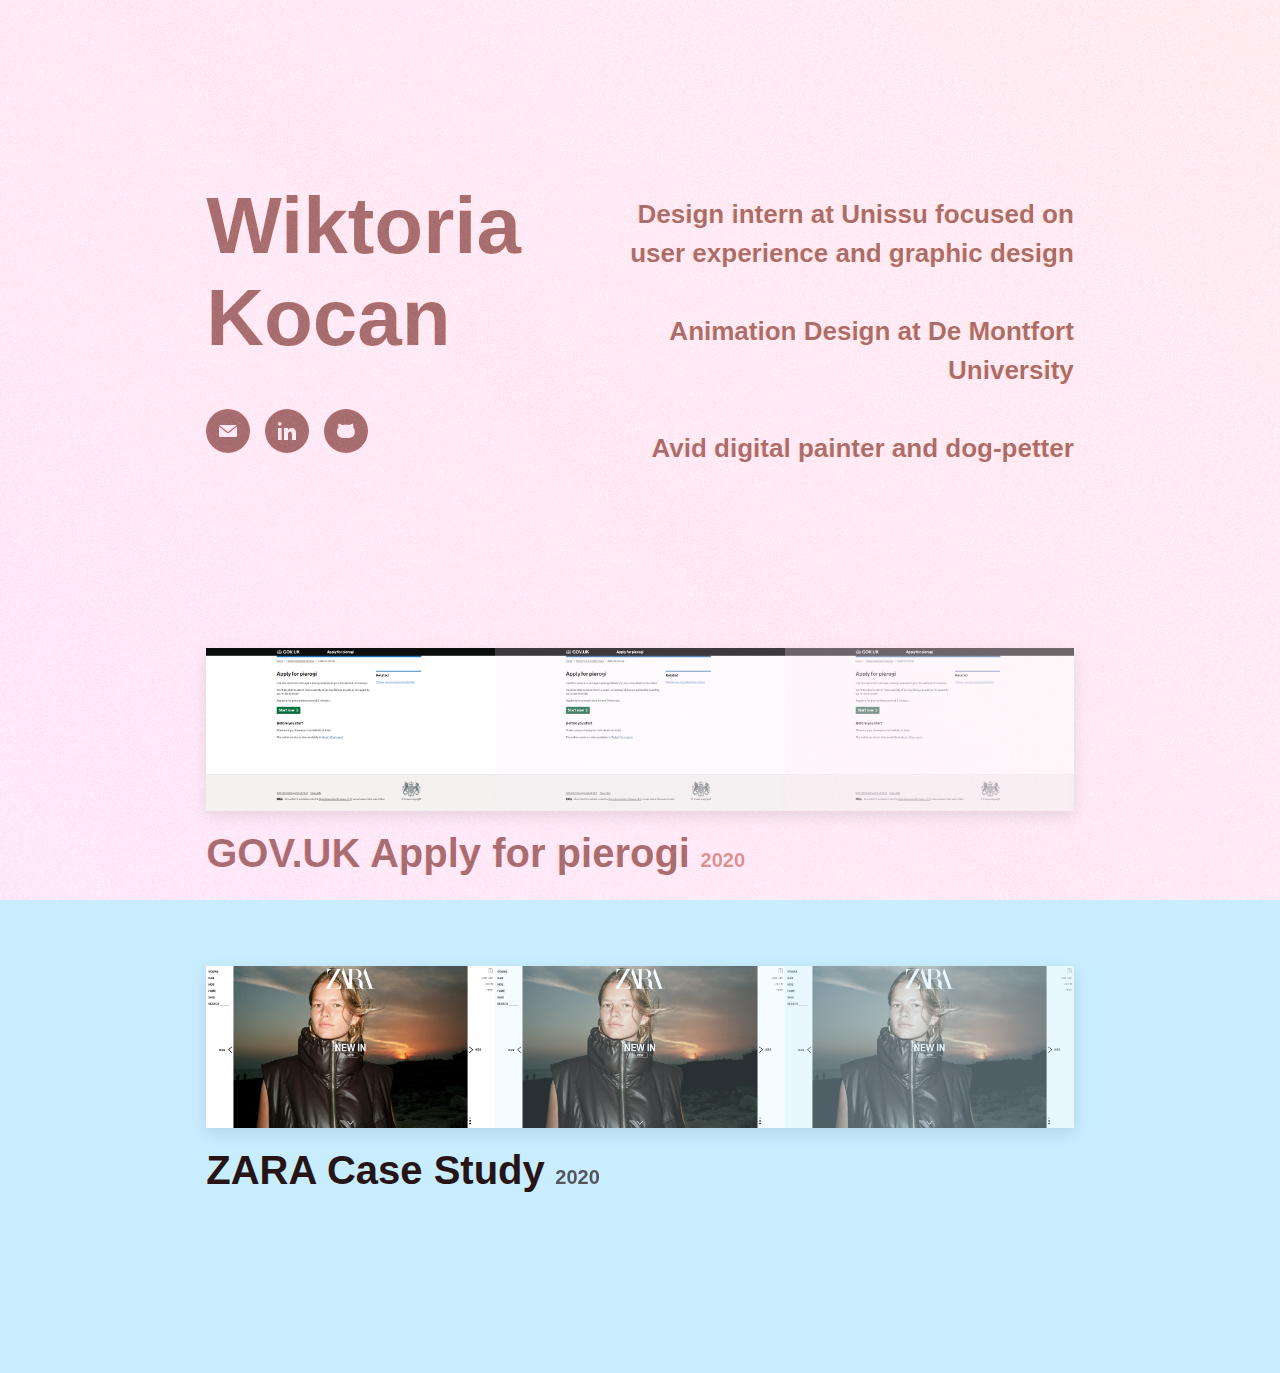
==== commit 28d77fff: "chore: Update headline" ====
--- a/index.html
+++ b/index.html
@@ -57,7 +57,7 @@
                     </ul>
                 </div>
                 <p class="home-content">
-                    Web admin at DIAM, built and tested assets for proprietary web platforms for clients such as L'Oreal, Maybelline, and Max Factor
+                    Design intern at Unissu focused on user experience and graphic design
                     <br><br>
                     Animation Design at De Montfort University
                     <br><br>
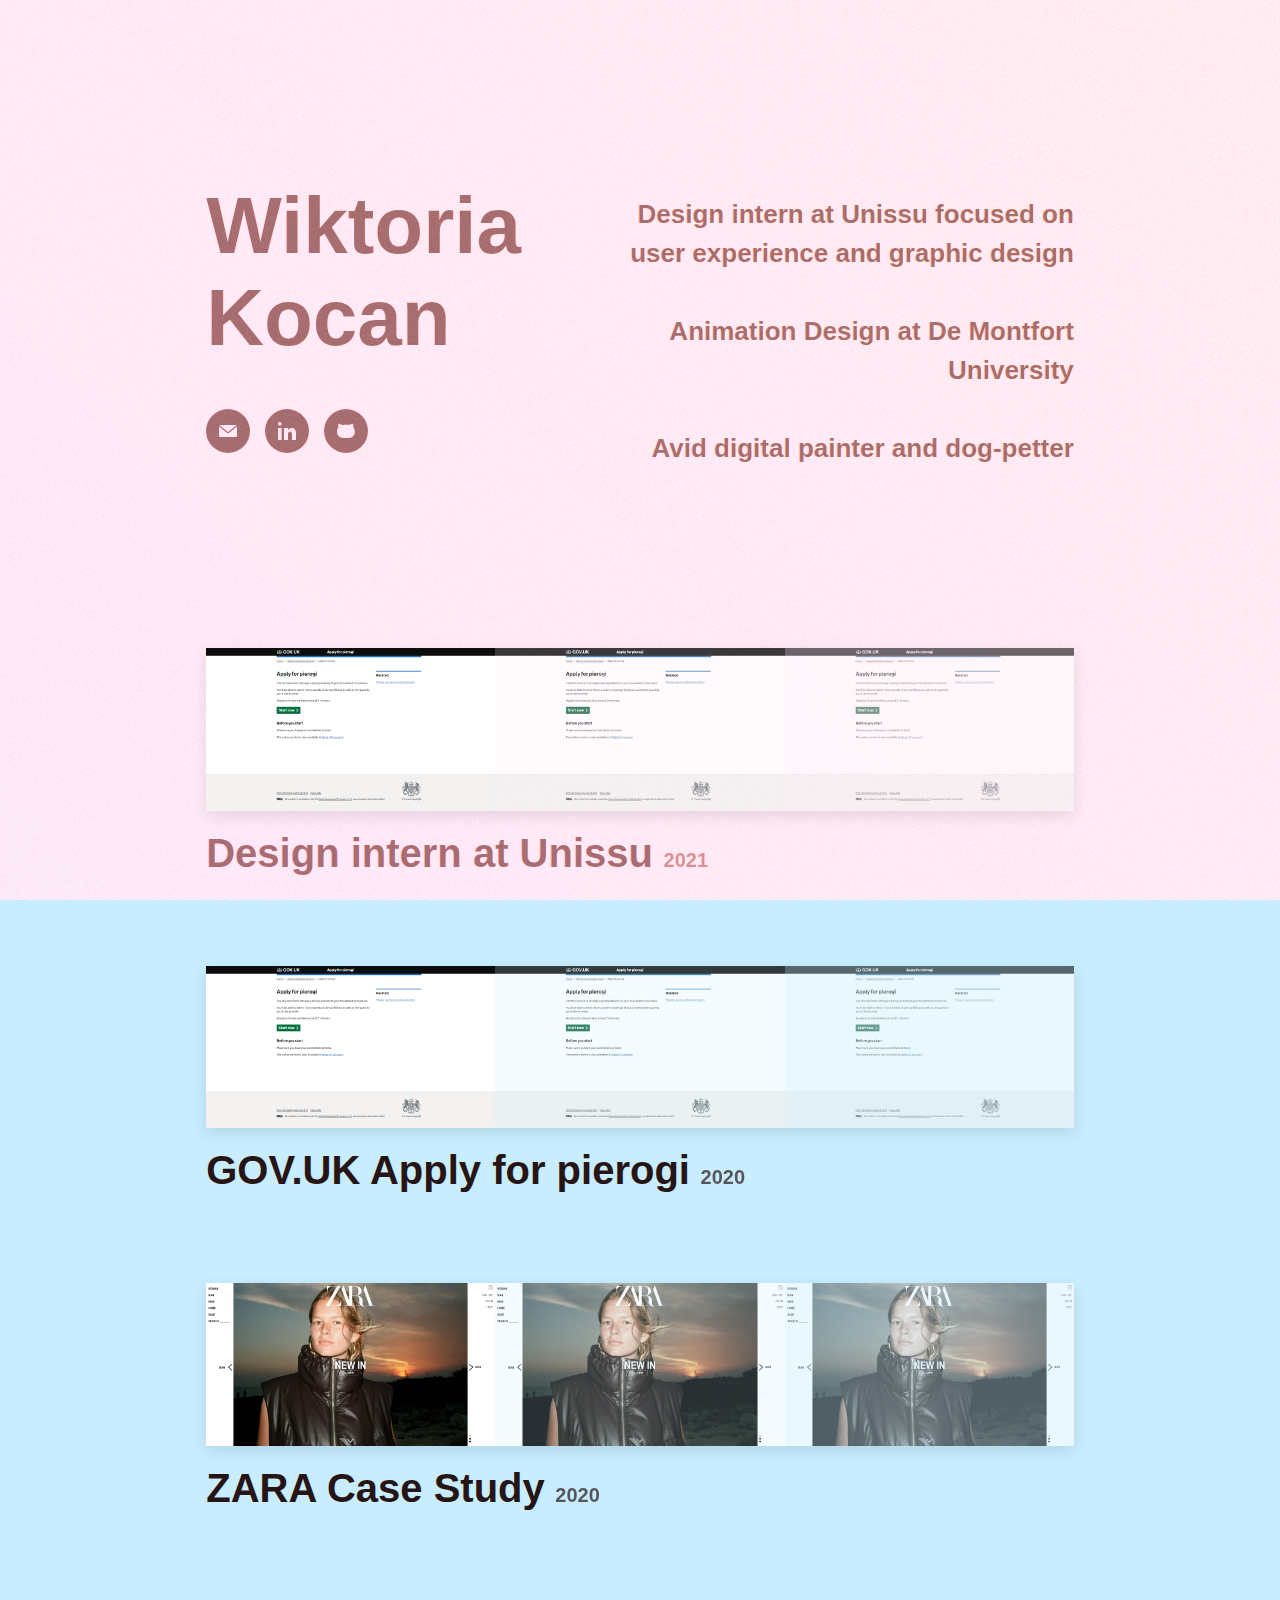
==== commit 06f30090: "Initial upload" ====
--- a/index.html
+++ b/index.html
@@ -66,6 +66,15 @@
             </div>
     
             <div class="home-portfolio">
+                <a class="home-portfolio__item" href="/projects/unissu.html">
+                    <div class="home-portfolio__item-images">
+                        <img src="assets/images/start-page-large.png" alt="">
+                        <img src="assets/images/start-page-large.png" alt="">
+                        <img src="assets/images/start-page-large.png" alt="">
+                    </div>
+                    <span class="home-portfolio__item-title">Design intern at Unissu</span>
+                    <span class="home-portfolio__item-subtitle">2021</span>
+                </a>
                 <a class="home-portfolio__item" href="/projects/pierogi.html">
                     <div class="home-portfolio__item-images">
                         <img src="assets/images/start-page-large.png" alt="">
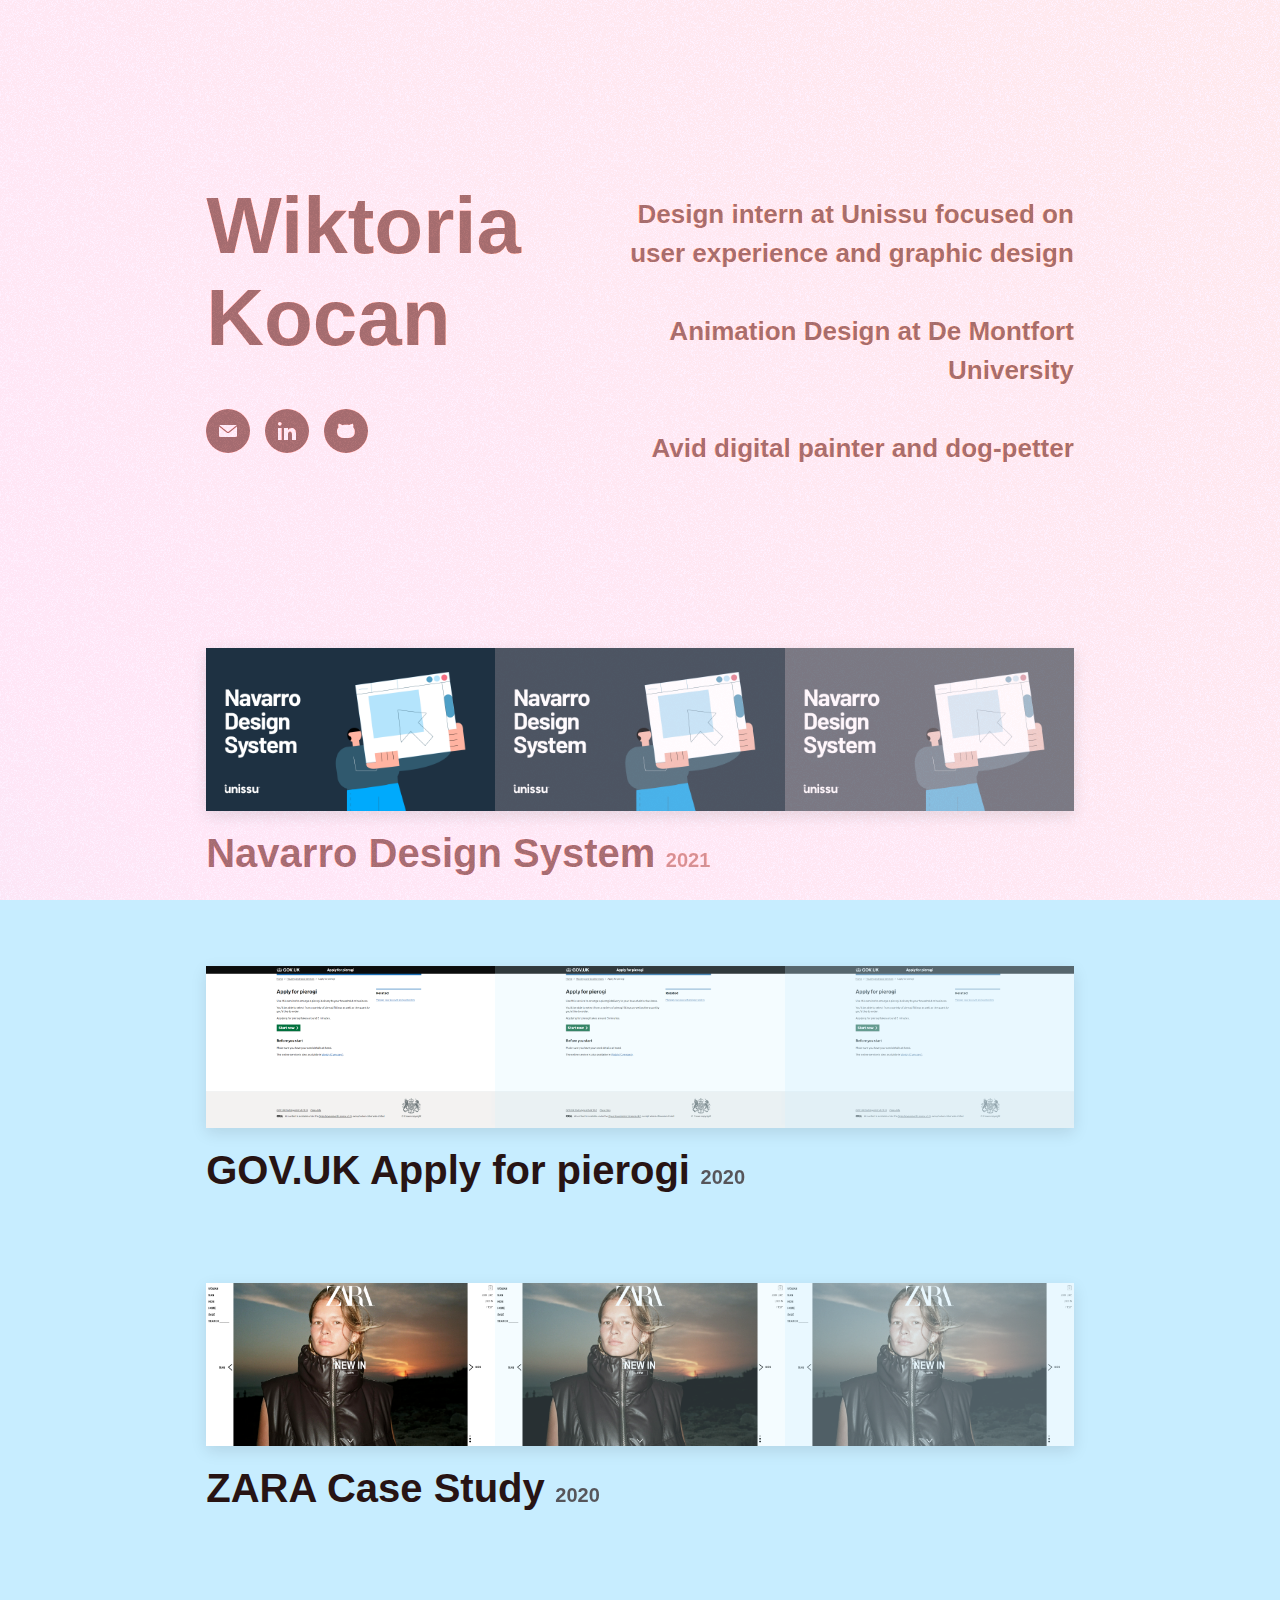
==== commit 1292c0b1: "update unissu" ====
--- a/index.html
+++ b/index.html
@@ -68,11 +68,11 @@
             <div class="home-portfolio">
                 <a class="home-portfolio__item" href="/projects/unissu.html">
                     <div class="home-portfolio__item-images">
-                        <img src="assets/images/start-page-large.png" alt="">
-                        <img src="assets/images/start-page-large.png" alt="">
-                        <img src="assets/images/start-page-large.png" alt="">
+                        <img src="assets/images/navarro.png" alt="">
+                        <img src="assets/images/navarro.png" alt="">
+                        <img src="assets/images/navarro.png" alt="">
                     </div>
-                    <span class="home-portfolio__item-title">Design intern at Unissu</span>
+                    <span class="home-portfolio__item-title">Navarro Design System</span>
                     <span class="home-portfolio__item-subtitle">2021</span>
                 </a>
                 <a class="home-portfolio__item" href="/projects/pierogi.html">
--- a/assets/styles/styles.css
+++ b/assets/styles/styles.css
@@ -1,2 +1,1022 @@
-.zara-stars::before{content:"";position:absolute;top:0;left:0;right:0;bottom:0}.app-body{margin-top:calc(env(safe-area-inset-top) + 30px);margin-left:calc(env(safe-area-inset-left) + 30px);margin-right:calc(env(safe-area-inset-right) + 30px);margin-bottom:calc(env(safe-area-inset-bottom) + 30px)}.app-noise{position:fixed;top:0;left:0;right:0;bottom:0;background-image:url("/assets/images/noise.png");pointer-events:none}.app-navigation{display:block;width:100%;font-size:1.3rem;max-width:60ch;margin:auto;margin-top:20vh;margin-bottom:20px}.app-navigation a{position:relative;font-size:0.6rem;letter-spacing:2;text-transform:uppercase;text-decoration:none;color:currentColor;padding:5px 0;opacity:0.65}.app-navigation a::before{content:"";position:absolute;left:0;right:0;bottom:0;height:2px;background:currentColor;opacity:0;pointer-events:none;-webkit-transition:.1s ease;transition:.1s ease}.app-navigation a:hover{opacity:1}.app-navigation a:hover::before{bottom:-5px;opacity:1}.app-heading{font-size:1.3rem;max-width:60ch;margin:auto;margin-bottom:20vh}.app-heading h1{font-size:4rem}.app-image{position:relative;display:block;width:100%;max-width:1500px;margin:auto;margin-bottom:10vh;z-index:5;-webkit-box-shadow:0 5px 15px rgba(0,0,0,0.1);box-shadow:0 5px 15px rgba(0,0,0,0.1)}.app-content{font-size:1.3rem;max-width:60ch;margin:auto;margin-bottom:10vh;line-height:1.5}.app-content span{font-size:inherit;line-height:inherit}.app-footer{background:black;margin-left:calc((env(safe-area-inset-left) + 30px) * -1);margin-right:calc((env(safe-area-inset-right) + 30px) * -1);margin-top:-30px;margin-bottom:calc((env(safe-area-inset-bottom) + 30px) * -1);padding-left:calc(env(safe-area-inset-left) + 30px);padding-right:calc(env(safe-area-inset-right) + 30px);padding-top:60px;padding-bottom:calc(calc(env(safe-area-inset-bottom) + 60px));color:white}.app-footer .app-content{margin-bottom:0}.app-footer .app-content .app-button{background-color:white;color:black}.app-list{font-size:1.3rem;max-width:60ch;margin:auto;margin-bottom:10vh;line-height:1.5}.app-list--quotes li::before{content:"“";position:relative;display:block;font-family:"Georgia", "sans-serif";font-size:5rem;z-index:1;opacity:1;-webkit-text-stroke-width:1px;-webkit-text-stroke-color:currentColor;-webkit-text-fill-color:transparent;line-height:70px;margin-top:30px}.app-list--cards{display:-ms-grid;display:grid;-ms-grid-columns:1fr 1fr 1fr;grid-template-columns:1fr 1fr 1fr;grid-gap:30px;list-style-type:none}@media only screen and (max-width: 926px){.app-list--cards{display:-webkit-box;display:-ms-flexbox;display:flex;overflow-x:scroll;margin:0-30px;padding:0 30px;margin-bottom:10vh;-ms-scroll-snap-type:x mandatory;scroll-snap-type:x mandatory;scroll-padding:30px}.app-list--cards::after{content:'';min-width:30px}.app-list--cards li{display:block;margin-right:30px;min-width:calc(100vw - 90px);scroll-snap-align:start}}.app-list--cards li{position:relative;padding:25px 40px 40px 40px;font-size:1.3rem;z-index:0}.app-list--cards li::after{content:"";position:absolute;top:0;left:0;right:0;bottom:0;background-color:#2F3A3B;-webkit-transform-origin:100%;transform-origin:100%;z-index:-1;opacity:0.1}@media (prefers-color-scheme: dark){.app-list--cards li::after{background-color:#E2EDEE}}.app-side-by-side{display:-ms-grid;display:grid;-ms-grid-columns:1fr auto;grid-template-columns:1fr auto;grid-gap:50px}@media only screen and (max-width: 926px){.app-side-by-side{display:-webkit-box;display:-ms-flexbox;display:flex;-ms-flex-wrap:wrap;flex-wrap:wrap}.app-side-by-side>*{display:block;margin-bottom:10vh}}.app-button{display:-webkit-inline-box;display:-ms-inline-flexbox;display:inline-flex;-webkit-box-align:center;-ms-flex-align:center;align-items:center;-webkit-box-pack:center;-ms-flex-pack:center;justify-content:center;background:black;color:white;border-radius:25px;min-height:44px;text-decoration:none;padding:0 20px;font-size:0.7rem;-webkit-transition:0.2s cubic-bezier(0.28, 0.84, 0.42, 1);transition:0.2s cubic-bezier(0.28, 0.84, 0.42, 1);outline:none;border:none}.app-button:hover{-webkit-filter:brightness(1.1);filter:brightness(1.1);-webkit-transform:scale(1.1);transform:scale(1.1);cursor:pointer}.app-button:active{-webkit-transform:scale(0.8);transform:scale(0.8)}.app-button--icon{color:inherit;background:currentColor;padding:0;width:44px}.app-button--icon svg{width:18px;height:18px}.app-button--icon svg *{fill:#c7edff}@media (prefers-color-scheme: dark){.app-button--icon svg *{fill:#141414}}.app-button--large{padding:15px 30px;font-size:1rem;border-radius:50px}.app-button--continue svg{-webkit-animation:continue-pulse 3s ease infinite;animation:continue-pulse 3s ease infinite;margin-left:10px}.app-button--continue svg *{fill:currentColor}@-webkit-keyframes continue-pulse{0%{opacity:0.5}25%{-webkit-transform:translateX(2.5px);transform:translateX(2.5px);opacity:1}100%{-webkit-transform:translateX(0);transform:translateX(0);opacity:0.5}}@keyframes continue-pulse{0%{opacity:0.5}25%{-webkit-transform:translateX(2.5px);transform:translateX(2.5px);opacity:1}100%{-webkit-transform:translateX(0);transform:translateX(0);opacity:0.5}}.app-gallery{position:relative;display:-webkit-box;display:-ms-flexbox;display:flex;overflow-x:scroll;margin:0-30px;padding:0 30px;margin-bottom:10vh;-ms-scroll-snap-type:x mandatory;scroll-snap-type:x mandatory;scroll-padding:calc((100vw - min(1500px, 100vw - 60px)) / 2);z-index:1;-webkit-filter:drop-shadow(0 5px 15px rgba(0,0,0,0.1));filter:drop-shadow(0 5px 15px rgba(0,0,0,0.1))}.app-gallery::after{content:'';min-width:30px}.app-gallery__item{display:block;margin-right:30px;width:calc(100% - 30px);max-width:calc(min(100% - 30px, 1500px));height:100%;scroll-snap-align:start;-o-object-fit:contain;object-fit:contain;max-height:min(90vh,800px)}@media only screen and (min-width: 926px){.app-gallery__item:first-of-type{margin-left:calc((100vw - min(1500px, 100vw - 30px)) / 2)}.app-gallery__item:last-of-type{margin-right:calc((100vw - min(1500px, 100vw - 30px)) / 2)}}.app-personas{font-size:1.3rem;max-width:60ch;margin:auto;list-style-type:none}.app-personas__item{display:-ms-grid;display:grid;-ms-grid-columns:1fr 1fr;grid-template-columns:1fr 1fr;grid-gap:30px;position:relative;padding:0 !important;margin-bottom:50px}@media only screen and (max-width: 926px){.app-personas__item{-ms-grid-columns:1fr;grid-template-columns:1fr}.app-personas__item .home-content{text-align:left}}.app-personas__item div{display:-webkit-box;display:-ms-flexbox;display:flex;-webkit-box-orient:vertical;-webkit-box-direction:normal;-ms-flex-direction:column;flex-direction:column;-webkit-box-pack:center;-ms-flex-pack:center;justify-content:center;-webkit-box-align:start;-ms-flex-align:start;align-items:flex-start}.app-personas__item__image{position:relative;display:block;width:100%;z-index:1;-webkit-box-shadow:0 5px 15px rgba(0,0,0,0.1);box-shadow:0 5px 15px rgba(0,0,0,0.1)}.app-personas__item__title{font-weight:bold;margin-bottom:30px;font-size:1.3rem}.app-personas__item__body{margin-bottom:30px;line-height:1.66}.app-persona-modal{position:fixed;top:0;left:0;right:0;bottom:0;display:-webkit-box;display:-ms-flexbox;display:flex;-webkit-box-align:center;-ms-flex-align:center;align-items:center;-webkit-box-pack:start;-ms-flex-pack:start;justify-content:flex-start;-webkit-box-orient:vertical;-webkit-box-direction:normal;-ms-flex-direction:column;flex-direction:column;z-index:10;overflow:scroll;background-color:rgba(0,0,0,0.6);padding:100px 10px;-webkit-backdrop-filter:blur(20px);backdrop-filter:blur(20px)}.app-persona-modal__image{width:100%;max-width:700px}.app-persona-modal__image img{display:block;width:100%}.app-persona-modal__page{width:100%;max-width:700px;padding:50px;background-color:white;color:black}.app-persona-modal__page__header{font-size:1.5rem;font-weight:bold;margin-bottom:50px}.app-persona-modal__page__description{line-height:1.6;font-size:1.1rem;margin-bottom:50px}.home-body{background-color:#c7edff;color:#271414}@media (prefers-color-scheme: dark){.home-body{background-color:#141414;color:#dcdcdc}}.home-gradient{position:fixed;top:0;left:0;width:100vw;height:100vh;pointer-events:none;z-index:1;mix-blend-mode:overlay;background:linear-gradient(45deg, transparent, #ff96a8, #ffab0f, transparent);-webkit-animation:rotate 50s linear infinite;animation:rotate 50s linear infinite;background-size:400% 400%}@media (prefers-color-scheme: dark){.home-gradient{mix-blend-mode:darken;opacity:0.2 !important}}.home-gradient--invert{background:linear-gradient(135deg, pink 45%, #ff6a00 60%, transparent);background-size:400% 400%;mix-blend-mode:lighten;opacity:0.5}.home-container{display:block;font-size:1.3rem;max-width:60ch;margin:auto;margin-top:20vh;margin-bottom:20vh}.home-landing{display:-ms-grid;display:grid;-ms-grid-columns:auto 1fr;grid-template-columns:auto 1fr;grid-gap:100px;margin-bottom:10vh}@media only screen and (max-width: 740.8px){.home-landing{-ms-grid-columns:1fr;grid-template-columns:1fr}.home-landing .home-content{text-align:left}}.home-heading{margin-bottom:5vh;margin-top:0}.home-social{display:-webkit-box;display:-ms-flexbox;display:flex;-webkit-box-align:center;-ms-flex-align:center;align-items:center;-webkit-box-pack:start;-ms-flex-pack:start;justify-content:flex-start;font-size:1.3rem;max-width:60ch;margin:auto;margin-bottom:5vh}.home-social li{list-style-type:none;padding:0;margin-right:15px}.home-content{font-size:1.3rem;margin:auto;margin-bottom:10vh;line-height:1.5;margin-top:15px;text-align:right}.home-portfolio__item{display:block;margin-bottom:10vh;color:currentColor;text-decoration:none}.home-portfolio__item-images{position:relative;display:-ms-grid;display:grid;-ms-grid-columns:1fr 1fr 1fr;grid-template-columns:1fr 1fr 1fr;pointer-events:none;z-index:5;-webkit-box-shadow:0 5px 15px rgba(0,0,0,0.1);box-shadow:0 5px 15px rgba(0,0,0,0.1);margin-bottom:20px}@media only screen and (max-width: 694.5px){.home-portfolio__item-images{-ms-grid-columns:1fr;grid-template-columns:1fr}.home-portfolio__item-images img:not(:first-of-type){display:none}}.home-portfolio__item-images img{display:block;width:100%}.home-portfolio__item-images img:nth-of-type(2){-webkit-filter:saturate(0.8);filter:saturate(0.8);opacity:0.8}.home-portfolio__item-images img:nth-of-type(3){-webkit-filter:saturate(0.6);filter:saturate(0.6);opacity:0.6}.home-portfolio__item-title{font-size:2rem}.home-portfolio__item-subtitle{font-size:1rem;opacity:.7;margin-left:5px}@media only screen and (max-width: 926px){.home-portfolio__item-subtitle{display:block;margin-left:0;margin-top:10px}}.home-portfolio__item:hover{-webkit-filter:brightness(1.2);filter:brightness(1.2)}.home-portfolio__item:hover .home-portfolio__item-title{text-decoration:underline}.home-portfolio__item:active{-webkit-filter:brightness(0.8);filter:brightness(0.8)}.zara-body{background-color:#E2EDEE;color:#2F3A3B}@media (prefers-color-scheme: dark){.zara-body{background-color:#2F3A3B;color:#E2EDEE}}.zara-gradient{position:fixed;top:0;left:0;width:100vw;height:100vh;pointer-events:none;z-index:1;mix-blend-mode:overlay;background:linear-gradient(45deg, transparent, #ff9f5b, #40e4d1, transparent);-webkit-animation:rotate 50s linear infinite;animation:rotate 50s linear infinite;background-size:400% 400%}@media (prefers-color-scheme: dark){.zara-gradient{mix-blend-mode:darken;opacity:0.2 !important}}.zara-gradient--invert{background:linear-gradient(135deg, transparent, #40e4d1 45%, #ff6a00 60%, transparent);background-size:400% 400%;mix-blend-mode:screen;opacity:0.5}@-webkit-keyframes rotate{0%{background-position:0% 96%}50%{background-position:100% 50%}100%{background-position:0% 96%}}@keyframes rotate{0%{background-position:0% 96%}50%{background-position:100% 50%}100%{background-position:0% 96%}}.zara-stars{position:relative;display:inline-block;padding:30px}.zara-stars::before{background-color:currentColor;opacity:0.1}.zara-stars svg{margin-top:10px;margin-bottom:30px}.zara-stars svg:last-of-type{margin-bottom:0}.zara-stars *{fill:currentColor}.zara-cards{font-size:1.3rem;max-width:90ch;margin:auto;margin-bottom:10vh;list-style-type:none}.zara-cards--messy{display:-ms-grid;display:grid;-ms-grid-columns:1fr 1fr 1fr 1fr 1fr 1fr 1fr;grid-template-columns:1fr 1fr 1fr 1fr 1fr 1fr 1fr;margin-bottom:15vh}.zara-cards--messy li{font-family:'Caveat', cursive;font-size:1.2rem}.zara-cards--sorted{display:-webkit-box;display:-ms-flexbox;display:flex;-webkit-box-pack:center;-ms-flex-pack:center;justify-content:center}.zara-cards--sorted li{display:-webkit-inline-box !important;display:-ms-inline-flexbox !important;display:inline-flex !important;margin:0 10px;background-color:black !important;color:white !important;font-size:0.8rem;text-transform:uppercase;letter-spacing:4px;-webkit-box-shadow:0 5px 15px rgba(0,0,0,0.3) !important;box-shadow:0 5px 15px rgba(0,0,0,0.3) !important}@media only screen and (max-width: 926px){.zara-cards--sorted li{margin:10px 0 !important}}.zara-cards li{display:-webkit-box;display:-ms-flexbox;display:flex;-webkit-box-align:center;-ms-flex-align:center;align-items:center;-webkit-box-pack:center;-ms-flex-pack:center;justify-content:center;background:rgba(255,255,255,0.9);color:black;text-align:center;padding:35px;-webkit-box-shadow:0 10px 15px rgba(0,0,0,0.5);box-shadow:0 10px 15px rgba(0,0,0,0.5);-webkit-backdrop-filter:blur(5px);backdrop-filter:blur(5px)}@media only screen and (max-width: 926px){.zara-cards{display:-webkit-box;display:-ms-flexbox;display:flex;-webkit-box-pack:center;-ms-flex-pack:center;justify-content:center;-ms-flex-wrap:wrap;flex-wrap:wrap}.zara-cards li{display:inline-block;margin:0 100px}}.pierogi-body{background-color:#E2EDEE;color:#0b0c0c}@media (prefers-color-scheme: dark){.pierogi-body{background-color:#0c1c2b;color:#E2EDEE}}.pierogi-gradient{position:fixed;top:0;left:0;width:100vw;height:100vh;pointer-events:none;z-index:1;mix-blend-mode:overlay;background:linear-gradient(45deg, transparent, #003078, #fff, transparent);-webkit-animation:rotate 50s linear infinite;animation:rotate 50s linear infinite;background-size:400% 400%}@media (prefers-color-scheme: dark){.pierogi-gradient{mix-blend-mode:darken;opacity:0.2 !important}}.pierogi-gradient--invert{background:linear-gradient(135deg, transparent, #5694ca 45%, #003078 60%, transparent);background-size:400% 400%;mix-blend-mode:screen;opacity:0.5}.pierogi-design-flow{position:relative;background:white;padding:50px;margin-left:calc((env(safe-area-inset-left) + 30px) * -1);margin-right:calc((env(safe-area-inset-right) + 30px) * -1);-webkit-box-shadow:0 5px 15px rgba(0,0,0,0.1);box-shadow:0 5px 15px rgba(0,0,0,0.1);z-index:1}@media only screen and (max-width: 926px){.pierogi-design-flow{padding:15px}}.pierogi-design-flow img{display:block;width:100%;max-width:2000px;margin:auto}*{margin:0;padding:0;-webkit-box-sizing:border-box;box-sizing:border-box;font-family:-apple-system, BlinkMacSystemFont, "Helvetica", "Arial", sans-serif;font-size:20px;font-weight:700}@media only screen and (max-width: 380px){*{font-size:16px}}hr{-webkit-appearance:none;-moz-appearance:none;appearance:none;display:block;border:none;height:1px;background:transparent;margin-bottom:20vh}
+@charset "UTF-8";
+.zara-stars::before {
+  content: "";
+  position: absolute;
+  top: 0;
+  left: 0;
+  right: 0;
+  bottom: 0;
+}
+
+.app-body {
+  margin-top: calc(env(safe-area-inset-top) + 30px);
+  margin-left: calc(env(safe-area-inset-left) + 30px);
+  margin-right: calc(env(safe-area-inset-right) + 30px);
+  margin-bottom: calc(env(safe-area-inset-bottom) + 30px);
+}
+
+.app-noise {
+  position: fixed;
+  top: 0;
+  left: 0;
+  right: 0;
+  bottom: 0;
+  background-image: url("/assets/images/noise.png");
+  pointer-events: none;
+}
+
+.app-navigation {
+  display: block;
+  width: 100%;
+  font-size: 1.3rem;
+  max-width: 60ch;
+  margin: auto;
+  margin-top: 20vh;
+  margin-bottom: 20px;
+}
+
+.app-navigation a {
+  position: relative;
+  font-size: 0.6rem;
+  letter-spacing: 2;
+  text-transform: uppercase;
+  text-decoration: none;
+  color: currentColor;
+  padding: 5px 0;
+  opacity: 0.65;
+}
+
+.app-navigation a::before {
+  content: "";
+  position: absolute;
+  left: 0;
+  right: 0;
+  bottom: 0;
+  height: 2px;
+  background: currentColor;
+  opacity: 0;
+  pointer-events: none;
+  -webkit-transition: .1s ease;
+  transition: .1s ease;
+}
+
+.app-navigation a:hover {
+  opacity: 1;
+}
+
+.app-navigation a:hover::before {
+  bottom: -5px;
+  opacity: 1;
+}
+
+.app-heading {
+  font-size: 1.3rem;
+  max-width: 60ch;
+  margin: auto;
+  margin-bottom: 20vh;
+}
+
+.app-heading h1 {
+  font-size: 4rem;
+}
+
+.app-image {
+  position: relative;
+  display: block;
+  width: 100%;
+  max-width: 1500px;
+  margin: auto;
+  margin-bottom: 10vh;
+  z-index: 5;
+  -webkit-box-shadow: 0 5px 15px rgba(0, 0, 0, 0.1);
+          box-shadow: 0 5px 15px rgba(0, 0, 0, 0.1);
+}
+
+.app-content {
+  font-size: 1.3rem;
+  max-width: 60ch;
+  margin: auto;
+  margin-bottom: 10vh;
+  line-height: 1.5;
+}
+
+.app-content span {
+  font-size: inherit;
+  line-height: inherit;
+}
+
+.app-footer {
+  background: black;
+  margin-left: calc((env(safe-area-inset-left) + 30px) * -1);
+  margin-right: calc((env(safe-area-inset-right) + 30px) * -1);
+  margin-top: -30px;
+  margin-bottom: calc((env(safe-area-inset-bottom) + 30px) * -1);
+  padding-left: calc(env(safe-area-inset-left) + 30px);
+  padding-right: calc(env(safe-area-inset-right) + 30px);
+  padding-top: 60px;
+  padding-bottom: calc(calc(env(safe-area-inset-bottom) + 60px));
+  color: white;
+}
+
+.app-footer .app-content {
+  margin-bottom: 0;
+}
+
+.app-footer .app-content .app-button {
+  background-color: white;
+  color: black;
+}
+
+.app-list {
+  font-size: 1.3rem;
+  max-width: 60ch;
+  margin: auto;
+  margin-bottom: 10vh;
+  line-height: 1.5;
+}
+
+.app-list--quotes li::before {
+  content: "“";
+  position: relative;
+  display: block;
+  font-family: "Georgia", "sans-serif";
+  font-size: 5rem;
+  z-index: 1;
+  opacity: 1;
+  -webkit-text-stroke-width: 1px;
+  -webkit-text-stroke-color: currentColor;
+  -webkit-text-fill-color: transparent;
+  line-height: 70px;
+  margin-top: 30px;
+}
+
+.app-list--cards {
+  display: -ms-grid;
+  display: grid;
+  -ms-grid-columns: 1fr 1fr 1fr;
+      grid-template-columns: 1fr 1fr 1fr;
+  grid-gap: 30px;
+  list-style-type: none;
+}
+
+@media only screen and (max-width: 926px) {
+  .app-list--cards {
+    display: -webkit-box;
+    display: -ms-flexbox;
+    display: flex;
+    overflow-x: scroll;
+    margin: 0-30px;
+    padding: 0 30px;
+    margin-bottom: 10vh;
+    -ms-scroll-snap-type: x mandatory;
+        scroll-snap-type: x mandatory;
+    scroll-padding: 30px;
+  }
+  .app-list--cards::after {
+    content: '';
+    min-width: 30px;
+  }
+  .app-list--cards li {
+    display: block;
+    margin-right: 30px;
+    min-width: calc(100vw - 90px);
+    scroll-snap-align: start;
+  }
+}
+
+.app-list--cards li {
+  position: relative;
+  padding: 25px 40px 40px 40px;
+  font-size: 1.3rem;
+  z-index: 0;
+}
+
+.app-list--cards li::after {
+  content: "";
+  position: absolute;
+  top: 0;
+  left: 0;
+  right: 0;
+  bottom: 0;
+  background-color: #2F3A3B;
+  -webkit-transform-origin: 100%;
+          transform-origin: 100%;
+  z-index: -1;
+  opacity: 0.1;
+}
+
+@media (prefers-color-scheme: dark) {
+  .app-list--cards li::after {
+    background-color: #E2EDEE;
+  }
+}
+
+.app-side-by-side {
+  display: -ms-grid;
+  display: grid;
+  -ms-grid-columns: 1fr auto;
+      grid-template-columns: 1fr auto;
+  grid-gap: 50px;
+}
+
+@media only screen and (max-width: 926px) {
+  .app-side-by-side {
+    display: -webkit-box;
+    display: -ms-flexbox;
+    display: flex;
+    -ms-flex-wrap: wrap;
+        flex-wrap: wrap;
+  }
+  .app-side-by-side > * {
+    display: block;
+    margin-bottom: 10vh;
+  }
+}
+
+.app-button {
+  display: -webkit-inline-box;
+  display: -ms-inline-flexbox;
+  display: inline-flex;
+  -webkit-box-align: center;
+      -ms-flex-align: center;
+          align-items: center;
+  -webkit-box-pack: center;
+      -ms-flex-pack: center;
+          justify-content: center;
+  background: black;
+  color: white;
+  border-radius: 25px;
+  min-height: 44px;
+  text-decoration: none;
+  padding: 0 20px;
+  font-size: 0.7rem;
+  -webkit-transition: 0.2s cubic-bezier(0.28, 0.84, 0.42, 1);
+  transition: 0.2s cubic-bezier(0.28, 0.84, 0.42, 1);
+  outline: none;
+  border: none;
+}
+
+.app-button:hover {
+  -webkit-filter: brightness(1.1);
+          filter: brightness(1.1);
+  -webkit-transform: scale(1.1);
+          transform: scale(1.1);
+  cursor: pointer;
+}
+
+.app-button:active {
+  -webkit-transform: scale(0.8);
+          transform: scale(0.8);
+}
+
+.app-button--icon {
+  color: inherit;
+  background: currentColor;
+  padding: 0;
+  width: 44px;
+}
+
+.app-button--icon svg {
+  width: 18px;
+  height: 18px;
+}
+
+.app-button--icon svg * {
+  fill: #c7edff;
+}
+
+@media (prefers-color-scheme: dark) {
+  .app-button--icon svg * {
+    fill: #141414;
+  }
+}
+
+.app-button--large {
+  padding: 15px 30px;
+  font-size: 1rem;
+  border-radius: 50px;
+}
+
+.app-button--continue svg {
+  -webkit-animation: continue-pulse 3s ease infinite;
+          animation: continue-pulse 3s ease infinite;
+  margin-left: 10px;
+}
+
+.app-button--continue svg * {
+  fill: currentColor;
+}
+
+@-webkit-keyframes continue-pulse {
+  0% {
+    opacity: 0.5;
+  }
+  25% {
+    -webkit-transform: translateX(2.5px);
+            transform: translateX(2.5px);
+    opacity: 1;
+  }
+  100% {
+    -webkit-transform: translateX(0);
+            transform: translateX(0);
+    opacity: 0.5;
+  }
+}
+
+@keyframes continue-pulse {
+  0% {
+    opacity: 0.5;
+  }
+  25% {
+    -webkit-transform: translateX(2.5px);
+            transform: translateX(2.5px);
+    opacity: 1;
+  }
+  100% {
+    -webkit-transform: translateX(0);
+            transform: translateX(0);
+    opacity: 0.5;
+  }
+}
+
+.app-gallery {
+  position: relative;
+  display: -webkit-box;
+  display: -ms-flexbox;
+  display: flex;
+  overflow-x: scroll;
+  margin: 0-30px;
+  padding: 0 30px;
+  margin-bottom: 10vh;
+  -ms-scroll-snap-type: x mandatory;
+      scroll-snap-type: x mandatory;
+  scroll-padding: calc((100vw - min(1500px, 100vw - 60px)) / 2);
+  z-index: 1;
+  -webkit-filter: drop-shadow(0 5px 15px rgba(0, 0, 0, 0.1));
+          filter: drop-shadow(0 5px 15px rgba(0, 0, 0, 0.1));
+}
+
+.app-gallery::after {
+  content: '';
+  min-width: 30px;
+}
+
+.app-gallery__item {
+  display: block;
+  margin-right: 30px;
+  width: calc(100% - 30px);
+  max-width: calc(min(100% - 30px, 1500px));
+  height: 100%;
+  scroll-snap-align: start;
+  -o-object-fit: contain;
+     object-fit: contain;
+  max-height: min(90vh, 800px);
+}
+
+@media only screen and (min-width: 926px) {
+  .app-gallery__item:first-of-type {
+    margin-left: calc((100vw - min(1500px, 100vw - 30px)) / 2);
+  }
+  .app-gallery__item:last-of-type {
+    margin-right: calc((100vw - min(1500px, 100vw - 30px)) / 2);
+  }
+}
+
+.app-personas {
+  font-size: 1.3rem;
+  max-width: 60ch;
+  margin: auto;
+  list-style-type: none;
+}
+
+.app-personas__item {
+  display: -ms-grid;
+  display: grid;
+  -ms-grid-columns: 1fr 1fr;
+      grid-template-columns: 1fr 1fr;
+  grid-gap: 30px;
+  position: relative;
+  padding: 0 !important;
+  margin-bottom: 50px;
+}
+
+@media only screen and (max-width: 926px) {
+  .app-personas__item {
+    -ms-grid-columns: 1fr;
+        grid-template-columns: 1fr;
+  }
+  .app-personas__item .home-content {
+    text-align: left;
+  }
+}
+
+.app-personas__item div {
+  display: -webkit-box;
+  display: -ms-flexbox;
+  display: flex;
+  -webkit-box-orient: vertical;
+  -webkit-box-direction: normal;
+      -ms-flex-direction: column;
+          flex-direction: column;
+  -webkit-box-pack: center;
+      -ms-flex-pack: center;
+          justify-content: center;
+  -webkit-box-align: start;
+      -ms-flex-align: start;
+          align-items: flex-start;
+}
+
+.app-personas__item__image {
+  position: relative;
+  display: block;
+  width: 100%;
+  z-index: 1;
+  -webkit-box-shadow: 0 5px 15px rgba(0, 0, 0, 0.1);
+          box-shadow: 0 5px 15px rgba(0, 0, 0, 0.1);
+}
+
+.app-personas__item__title {
+  font-weight: bold;
+  margin-bottom: 30px;
+  font-size: 1.3rem;
+}
+
+.app-personas__item__body {
+  margin-bottom: 30px;
+  line-height: 1.66;
+}
+
+.app-persona-modal {
+  position: fixed;
+  top: 0;
+  left: 0;
+  right: 0;
+  bottom: 0;
+  display: -webkit-box;
+  display: -ms-flexbox;
+  display: flex;
+  -webkit-box-align: center;
+      -ms-flex-align: center;
+          align-items: center;
+  -webkit-box-pack: start;
+      -ms-flex-pack: start;
+          justify-content: flex-start;
+  -webkit-box-orient: vertical;
+  -webkit-box-direction: normal;
+      -ms-flex-direction: column;
+          flex-direction: column;
+  z-index: 10;
+  overflow: scroll;
+  background-color: rgba(0, 0, 0, 0.6);
+  padding: 100px 10px;
+  -webkit-backdrop-filter: blur(20px);
+          backdrop-filter: blur(20px);
+}
+
+.app-persona-modal__image {
+  width: 100%;
+  max-width: 700px;
+}
+
+.app-persona-modal__image img {
+  display: block;
+  width: 100%;
+}
+
+.app-persona-modal__page {
+  width: 100%;
+  max-width: 700px;
+  padding: 50px;
+  background-color: white;
+  color: black;
+}
+
+.app-persona-modal__page__header {
+  font-size: 1.5rem;
+  font-weight: bold;
+  margin-bottom: 50px;
+}
+
+.app-persona-modal__page__description {
+  line-height: 1.6;
+  font-size: 1.1rem;
+  margin-bottom: 50px;
+}
+
+.home-body {
+  background-color: #c7edff;
+  color: #271414;
+}
+
+@media (prefers-color-scheme: dark) {
+  .home-body {
+    background-color: #141414;
+    color: gainsboro;
+  }
+}
+
+.home-gradient {
+  position: fixed;
+  top: 0;
+  left: 0;
+  width: 100vw;
+  height: 100vh;
+  pointer-events: none;
+  z-index: 1;
+  mix-blend-mode: overlay;
+  background: linear-gradient(45deg, transparent, #ff96a8, #ffab0f, transparent);
+  -webkit-animation: rotate 50s linear infinite;
+          animation: rotate 50s linear infinite;
+  background-size: 400% 400%;
+}
+
+@media (prefers-color-scheme: dark) {
+  .home-gradient {
+    mix-blend-mode: darken;
+    opacity: 0.2 !important;
+  }
+}
+
+.home-gradient--invert {
+  background: linear-gradient(135deg, pink 45%, #ff6a00 60%, transparent);
+  background-size: 400% 400%;
+  mix-blend-mode: lighten;
+  opacity: 0.5;
+}
+
+.home-container {
+  display: block;
+  font-size: 1.3rem;
+  max-width: 60ch;
+  margin: auto;
+  margin-top: 20vh;
+  margin-bottom: 20vh;
+}
+
+.home-landing {
+  display: -ms-grid;
+  display: grid;
+  -ms-grid-columns: auto 1fr;
+      grid-template-columns: auto 1fr;
+  grid-gap: 100px;
+  margin-bottom: 10vh;
+}
+
+@media only screen and (max-width: 740.8px) {
+  .home-landing {
+    -ms-grid-columns: 1fr;
+        grid-template-columns: 1fr;
+  }
+  .home-landing .home-content {
+    text-align: left;
+  }
+}
+
+.home-heading {
+  margin-bottom: 5vh;
+  margin-top: 0;
+}
+
+.home-social {
+  display: -webkit-box;
+  display: -ms-flexbox;
+  display: flex;
+  -webkit-box-align: center;
+      -ms-flex-align: center;
+          align-items: center;
+  -webkit-box-pack: start;
+      -ms-flex-pack: start;
+          justify-content: flex-start;
+  font-size: 1.3rem;
+  max-width: 60ch;
+  margin: auto;
+  margin-bottom: 5vh;
+}
+
+.home-social li {
+  list-style-type: none;
+  padding: 0;
+  margin-right: 15px;
+}
+
+.home-content {
+  font-size: 1.3rem;
+  margin: auto;
+  margin-bottom: 10vh;
+  line-height: 1.5;
+  margin-top: 15px;
+  text-align: right;
+}
+
+.home-portfolio__item {
+  display: block;
+  margin-bottom: 10vh;
+  color: currentColor;
+  text-decoration: none;
+}
+
+.home-portfolio__item-images {
+  position: relative;
+  display: -ms-grid;
+  display: grid;
+  -ms-grid-columns: 1fr 1fr 1fr;
+      grid-template-columns: 1fr 1fr 1fr;
+  pointer-events: none;
+  z-index: 5;
+  -webkit-box-shadow: 0 5px 15px rgba(0, 0, 0, 0.1);
+          box-shadow: 0 5px 15px rgba(0, 0, 0, 0.1);
+  margin-bottom: 20px;
+}
+
+@media only screen and (max-width: 694.5px) {
+  .home-portfolio__item-images {
+    -ms-grid-columns: 1fr;
+        grid-template-columns: 1fr;
+  }
+  .home-portfolio__item-images img:not(:first-of-type) {
+    display: none;
+  }
+}
+
+.home-portfolio__item-images img {
+  display: block;
+  width: 100%;
+}
+
+.home-portfolio__item-images img:nth-of-type(2) {
+  -webkit-filter: saturate(0.8);
+          filter: saturate(0.8);
+  opacity: 0.8;
+}
+
+.home-portfolio__item-images img:nth-of-type(3) {
+  -webkit-filter: saturate(0.6);
+          filter: saturate(0.6);
+  opacity: 0.6;
+}
+
+.home-portfolio__item-title {
+  font-size: 2rem;
+}
+
+.home-portfolio__item-subtitle {
+  font-size: 1rem;
+  opacity: .7;
+  margin-left: 5px;
+}
+
+@media only screen and (max-width: 926px) {
+  .home-portfolio__item-subtitle {
+    display: block;
+    margin-left: 0;
+    margin-top: 10px;
+  }
+}
+
+.home-portfolio__item:hover {
+  -webkit-filter: brightness(1.2);
+          filter: brightness(1.2);
+}
+
+.home-portfolio__item:hover .home-portfolio__item-title {
+  text-decoration: underline;
+}
+
+.home-portfolio__item:active {
+  -webkit-filter: brightness(0.8);
+          filter: brightness(0.8);
+}
+
+.zara-body {
+  background-color: #E2EDEE;
+  color: #2F3A3B;
+}
+
+@media (prefers-color-scheme: dark) {
+  .zara-body {
+    background-color: #2F3A3B;
+    color: #E2EDEE;
+  }
+}
+
+.zara-gradient {
+  position: fixed;
+  top: 0;
+  left: 0;
+  width: 100vw;
+  height: 100vh;
+  pointer-events: none;
+  z-index: 1;
+  mix-blend-mode: overlay;
+  background: linear-gradient(45deg, transparent, #ff9f5b, #40e4d1, transparent);
+  -webkit-animation: rotate 50s linear infinite;
+          animation: rotate 50s linear infinite;
+  background-size: 400% 400%;
+}
+
+@media (prefers-color-scheme: dark) {
+  .zara-gradient {
+    mix-blend-mode: darken;
+    opacity: 0.2 !important;
+  }
+}
+
+.zara-gradient--invert {
+  background: linear-gradient(135deg, transparent, #40e4d1 45%, #ff6a00 60%, transparent);
+  background-size: 400% 400%;
+  mix-blend-mode: screen;
+  opacity: 0.5;
+}
+
+@-webkit-keyframes rotate {
+  0% {
+    background-position: 0% 96%;
+  }
+  50% {
+    background-position: 100% 50%;
+  }
+  100% {
+    background-position: 0% 96%;
+  }
+}
+
+@keyframes rotate {
+  0% {
+    background-position: 0% 96%;
+  }
+  50% {
+    background-position: 100% 50%;
+  }
+  100% {
+    background-position: 0% 96%;
+  }
+}
+
+.zara-stars {
+  position: relative;
+  display: inline-block;
+  padding: 30px;
+}
+
+.zara-stars::before {
+  background-color: currentColor;
+  opacity: 0.1;
+}
+
+.zara-stars svg {
+  margin-top: 10px;
+  margin-bottom: 30px;
+}
+
+.zara-stars svg:last-of-type {
+  margin-bottom: 0;
+}
+
+.zara-stars * {
+  fill: currentColor;
+}
+
+.zara-cards {
+  font-size: 1.3rem;
+  max-width: 90ch;
+  margin: auto;
+  margin-bottom: 10vh;
+  list-style-type: none;
+}
+
+.zara-cards--messy {
+  display: -ms-grid;
+  display: grid;
+  -ms-grid-columns: 1fr 1fr 1fr 1fr 1fr 1fr 1fr;
+      grid-template-columns: 1fr 1fr 1fr 1fr 1fr 1fr 1fr;
+  margin-bottom: 15vh;
+}
+
+.zara-cards--messy li {
+  font-family: 'Caveat', cursive;
+  font-size: 1.2rem;
+}
+
+.zara-cards--sorted {
+  display: -webkit-box;
+  display: -ms-flexbox;
+  display: flex;
+  -webkit-box-pack: center;
+      -ms-flex-pack: center;
+          justify-content: center;
+}
+
+.zara-cards--sorted li {
+  display: -webkit-inline-box !important;
+  display: -ms-inline-flexbox !important;
+  display: inline-flex !important;
+  margin: 0 10px;
+  background-color: black !important;
+  color: white !important;
+  font-size: 0.8rem;
+  text-transform: uppercase;
+  letter-spacing: 4px;
+  -webkit-box-shadow: 0 5px 15px rgba(0, 0, 0, 0.3) !important;
+          box-shadow: 0 5px 15px rgba(0, 0, 0, 0.3) !important;
+}
+
+@media only screen and (max-width: 926px) {
+  .zara-cards--sorted li {
+    margin: 10px 0 !important;
+  }
+}
+
+.zara-cards li {
+  display: -webkit-box;
+  display: -ms-flexbox;
+  display: flex;
+  -webkit-box-align: center;
+      -ms-flex-align: center;
+          align-items: center;
+  -webkit-box-pack: center;
+      -ms-flex-pack: center;
+          justify-content: center;
+  background: rgba(255, 255, 255, 0.9);
+  color: black;
+  text-align: center;
+  padding: 35px;
+  -webkit-box-shadow: 0 10px 15px rgba(0, 0, 0, 0.5);
+          box-shadow: 0 10px 15px rgba(0, 0, 0, 0.5);
+  -webkit-backdrop-filter: blur(5px);
+          backdrop-filter: blur(5px);
+}
+
+@media only screen and (max-width: 926px) {
+  .zara-cards {
+    display: -webkit-box;
+    display: -ms-flexbox;
+    display: flex;
+    -webkit-box-pack: center;
+        -ms-flex-pack: center;
+            justify-content: center;
+    -ms-flex-wrap: wrap;
+        flex-wrap: wrap;
+  }
+  .zara-cards li {
+    display: inline-block;
+    margin: 0 100px;
+  }
+}
+
+.pierogi-body {
+  background-color: #E2EDEE;
+  color: #0b0c0c;
+}
+
+@media (prefers-color-scheme: dark) {
+  .pierogi-body {
+    background-color: #0c1c2b;
+    color: #E2EDEE;
+  }
+}
+
+.pierogi-gradient {
+  position: fixed;
+  top: 0;
+  left: 0;
+  width: 100vw;
+  height: 100vh;
+  pointer-events: none;
+  z-index: 1;
+  mix-blend-mode: overlay;
+  background: linear-gradient(45deg, transparent, #003078, #ffffff, transparent);
+  -webkit-animation: rotate 50s linear infinite;
+          animation: rotate 50s linear infinite;
+  background-size: 400% 400%;
+}
+
+@media (prefers-color-scheme: dark) {
+  .pierogi-gradient {
+    mix-blend-mode: darken;
+    opacity: 0.2 !important;
+  }
+}
+
+.pierogi-gradient--invert {
+  background: linear-gradient(135deg, transparent, #5694ca 45%, #003078 60%, transparent);
+  background-size: 400% 400%;
+  mix-blend-mode: screen;
+  opacity: 0.5;
+}
+
+.pierogi-design-flow {
+  position: relative;
+  background: white;
+  padding: 50px;
+  margin-left: calc((env(safe-area-inset-left) + 30px) * -1);
+  margin-right: calc((env(safe-area-inset-right) + 30px) * -1);
+  -webkit-box-shadow: 0 5px 15px rgba(0, 0, 0, 0.1);
+          box-shadow: 0 5px 15px rgba(0, 0, 0, 0.1);
+  z-index: 1;
+}
+
+@media only screen and (max-width: 926px) {
+  .pierogi-design-flow {
+    padding: 15px;
+  }
+}
+
+.pierogi-design-flow img {
+  display: block;
+  width: 100%;
+  max-width: 2000px;
+  margin: auto;
+}
+
+.unissu-body {
+  background-color: #E2EDEE;
+  color: #0b0c0c;
+}
+
+@media (prefers-color-scheme: dark) {
+  .unissu-body {
+    background-color: #152d38;
+    color: #E2EDEE;
+  }
+}
+
+.unissu-gradient {
+  position: fixed;
+  top: 0;
+  left: 0;
+  width: 100vw;
+  height: 100vh;
+  pointer-events: none;
+  z-index: 1;
+  mix-blend-mode: overlay;
+  background: linear-gradient(45deg, transparent, #55b5e6, #914e97, transparent);
+  -webkit-animation: rotate 50s linear infinite;
+          animation: rotate 50s linear infinite;
+  background-size: 400% 400%;
+  opacity: 0.3;
+}
+
+@media (prefers-color-scheme: dark) {
+  .unissu-gradient {
+    mix-blend-mode: darken;
+    opacity: 0.6 !important;
+  }
+}
+
+.unissu-gradient--invert {
+  background: linear-gradient(135deg, transparent, #d65e70 40%, #487f9b 70%, transparent);
+  background-size: 400% 400%;
+  mix-blend-mode: screen;
+}
+
+.unissu-design-flow {
+  position: relative;
+  background: white;
+  padding: 50px;
+  margin-left: calc((env(safe-area-inset-left) + 30px) * -1);
+  margin-right: calc((env(safe-area-inset-right) + 30px) * -1);
+  -webkit-box-shadow: 0 5px 15px rgba(0, 0, 0, 0.1);
+          box-shadow: 0 5px 15px rgba(0, 0, 0, 0.1);
+  z-index: 1;
+}
+
+@media only screen and (max-width: 926px) {
+  .unissu-design-flow {
+    padding: 15px;
+  }
+}
+
+.unissu-design-flow img {
+  display: block;
+  width: 100%;
+  max-width: 2000px;
+  margin: auto;
+}
+
+* {
+  margin: 0;
+  padding: 0;
+  -webkit-box-sizing: border-box;
+          box-sizing: border-box;
+  font-family: -apple-system, BlinkMacSystemFont, "Helvetica", "Arial", sans-serif;
+  font-size: 20px;
+  font-weight: 700;
+}
+
+@media only screen and (max-width: 380px) {
+  * {
+    font-size: 16px;
+  }
+}
+
+hr {
+  -webkit-appearance: none;
+     -moz-appearance: none;
+          appearance: none;
+  display: block;
+  border: none;
+  height: 1px;
+  background: transparent;
+  margin-bottom: 20vh;
+}
 /*# sourceMappingURL=styles.css.map */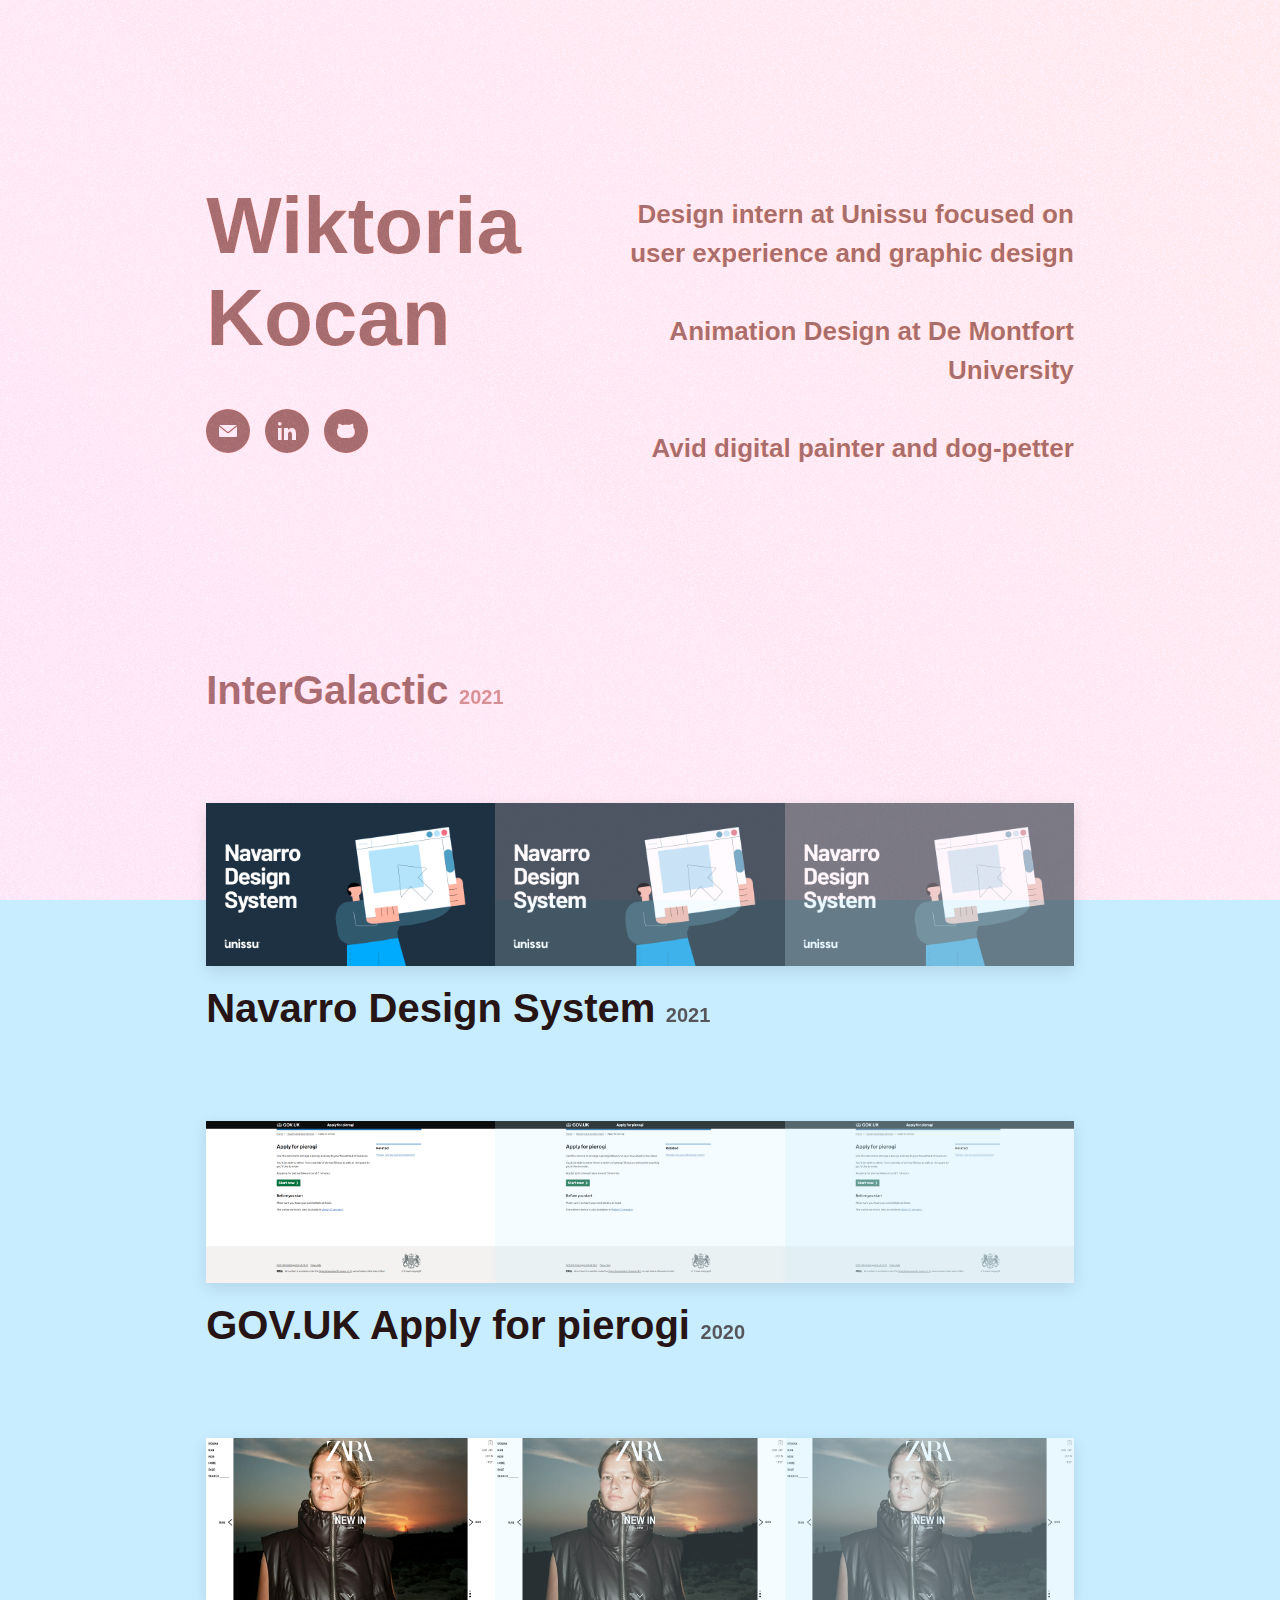
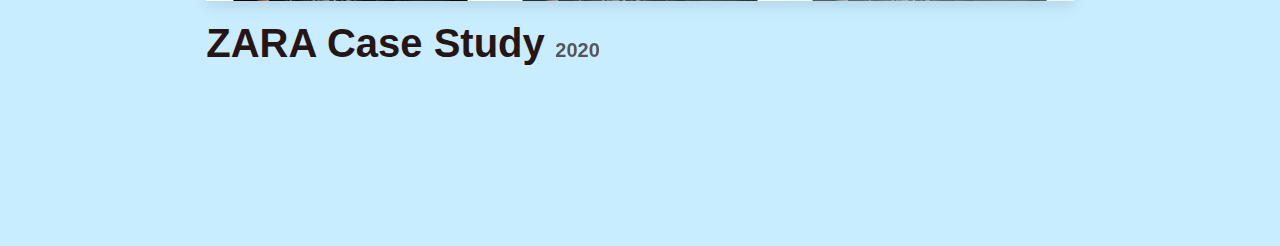
==== commit cfeb45e2: "feat: Add InterGalactic (#8)" ====
--- a/index.html
+++ b/index.html
@@ -66,6 +66,15 @@
             </div>
     
             <div class="home-portfolio">
+                <a class="home-portfolio__item" href="/projects/intergalactic.html">
+                    <div class="home-portfolio__item-images">
+                        <img src="assets/images/intergalactic.png" alt="">
+                        <img src="assets/images/intergalactic.png" alt="">
+                        <img src="assets/images/intergalactic.png" alt="">
+                    </div>
+                    <span class="home-portfolio__item-title">InterGalactic</span>
+                    <span class="home-portfolio__item-subtitle">2021</span>
+                </a>
                 <a class="home-portfolio__item" href="/projects/unissu.html">
                     <div class="home-portfolio__item-images">
                         <img src="assets/images/navarro.png" alt="">
--- a/assets/styles/styles.css
+++ b/assets/styles/styles.css
@@ -92,12 +92,35 @@
           box-shadow: 0 5px 15px rgba(0, 0, 0, 0.1);
 }
 
+.app-image--no-resize {
+  width: auto;
+}
+
 .app-content {
   font-size: 1.3rem;
   max-width: 60ch;
   margin: auto;
   margin-bottom: 10vh;
   line-height: 1.5;
+}
+
+.app-content a {
+  font-size: inherit;
+  color: inherit;
+  text-decoration-thickness: 3px;
+  text-underline-offset: 3px;
+  -webkit-text-decoration-skip: none;
+          text-decoration-skip: none;
+  -webkit-transition: text-underline-offset .2s ease;
+  transition: text-underline-offset .2s ease;
+}
+
+.app-content a:active {
+  opacity: 0.75;
+}
+
+.app-content a:active {
+  opacity: 0.5;
 }
 
 .app-content span {
@@ -680,6 +703,10 @@
 
 .home-portfolio__item:hover .home-portfolio__item-title {
   text-decoration: underline;
+  text-decoration-thickness: 3px;
+  text-underline-offset: 5px;
+  -webkit-text-decoration-skip: none;
+          text-decoration-skip: none;
 }
 
 .home-portfolio__item:active {
@@ -993,6 +1020,107 @@
   margin: auto;
 }
 
+.unissu-colours {
+  display: block;
+  position: relative;
+  width: 100vw;
+  margin-left: calc((env(safe-area-inset-left) + 30px) * -1);
+  margin-right: calc((env(safe-area-inset-right) + 30px) * -1);
+  margin-bottom: 50px;
+  z-index: 0;
+}
+
+.unissu-colours img {
+  width: 100vw;
+  z-index: 1;
+}
+
+.unissu-colours::before {
+  content: "";
+  position: absolute;
+  top: 0;
+  left: 0;
+  right: 0;
+  bottom: 0;
+  background-image: url("/assets/images/navarro-paint-break.png");
+  background-size: cover;
+  -webkit-filter: blur(20px);
+          filter: blur(20px);
+  z-index: -1;
+}
+
+@media (prefers-color-scheme: dark) {
+  .unissu-colours::before {
+    -webkit-filter: brightness(0) blur(5px);
+            filter: brightness(0) blur(5px);
+  }
+}
+
+.intergalactic-body {
+  background-color: #cdd0ff;
+  color: #011c29;
+}
+
+@media (prefers-color-scheme: dark) {
+  .intergalactic-body {
+    background-color: #011c29;
+    color: #FBCE93;
+  }
+}
+
+.intergalactic-gradient {
+  position: fixed;
+  top: 0;
+  left: 0;
+  width: 100vw;
+  height: 100vh;
+  pointer-events: none;
+  z-index: 1;
+  mix-blend-mode: overlay;
+  background: linear-gradient(45deg, transparent, #80541c, #9d0daa, transparent);
+  -webkit-animation: rotate 50s linear infinite;
+          animation: rotate 50s linear infinite;
+  background-size: 400% 400%;
+  opacity: 0.3;
+}
+
+@media (prefers-color-scheme: dark) {
+  .intergalactic-gradient {
+    mix-blend-mode: darken;
+    opacity: 0.6 !important;
+  }
+}
+
+.intergalactic-gradient--invert {
+  background: linear-gradient(135deg, transparent, #1f1150 40%, #552e6b 70%, transparent);
+  background-size: 400% 400%;
+  mix-blend-mode: screen;
+}
+
+.intergalactic-design-flow {
+  position: relative;
+  background: #e5e5e5;
+  padding: 50px;
+  margin-left: calc((env(safe-area-inset-left) + 30px) * -1);
+  margin-right: calc((env(safe-area-inset-right) + 30px) * -1);
+  -webkit-box-shadow: 0 5px 15px rgba(0, 0, 0, 0.1);
+          box-shadow: 0 5px 15px rgba(0, 0, 0, 0.1);
+  z-index: 1;
+}
+
+@media only screen and (max-width: 926px) {
+  .intergalactic-design-flow {
+    padding: 15px;
+  }
+}
+
+.intergalactic-design-flow img {
+  display: block;
+  width: 100%;
+  max-width: 2000px;
+  margin: auto;
+}
+
 * {
   margin: 0;
   padding: 0;
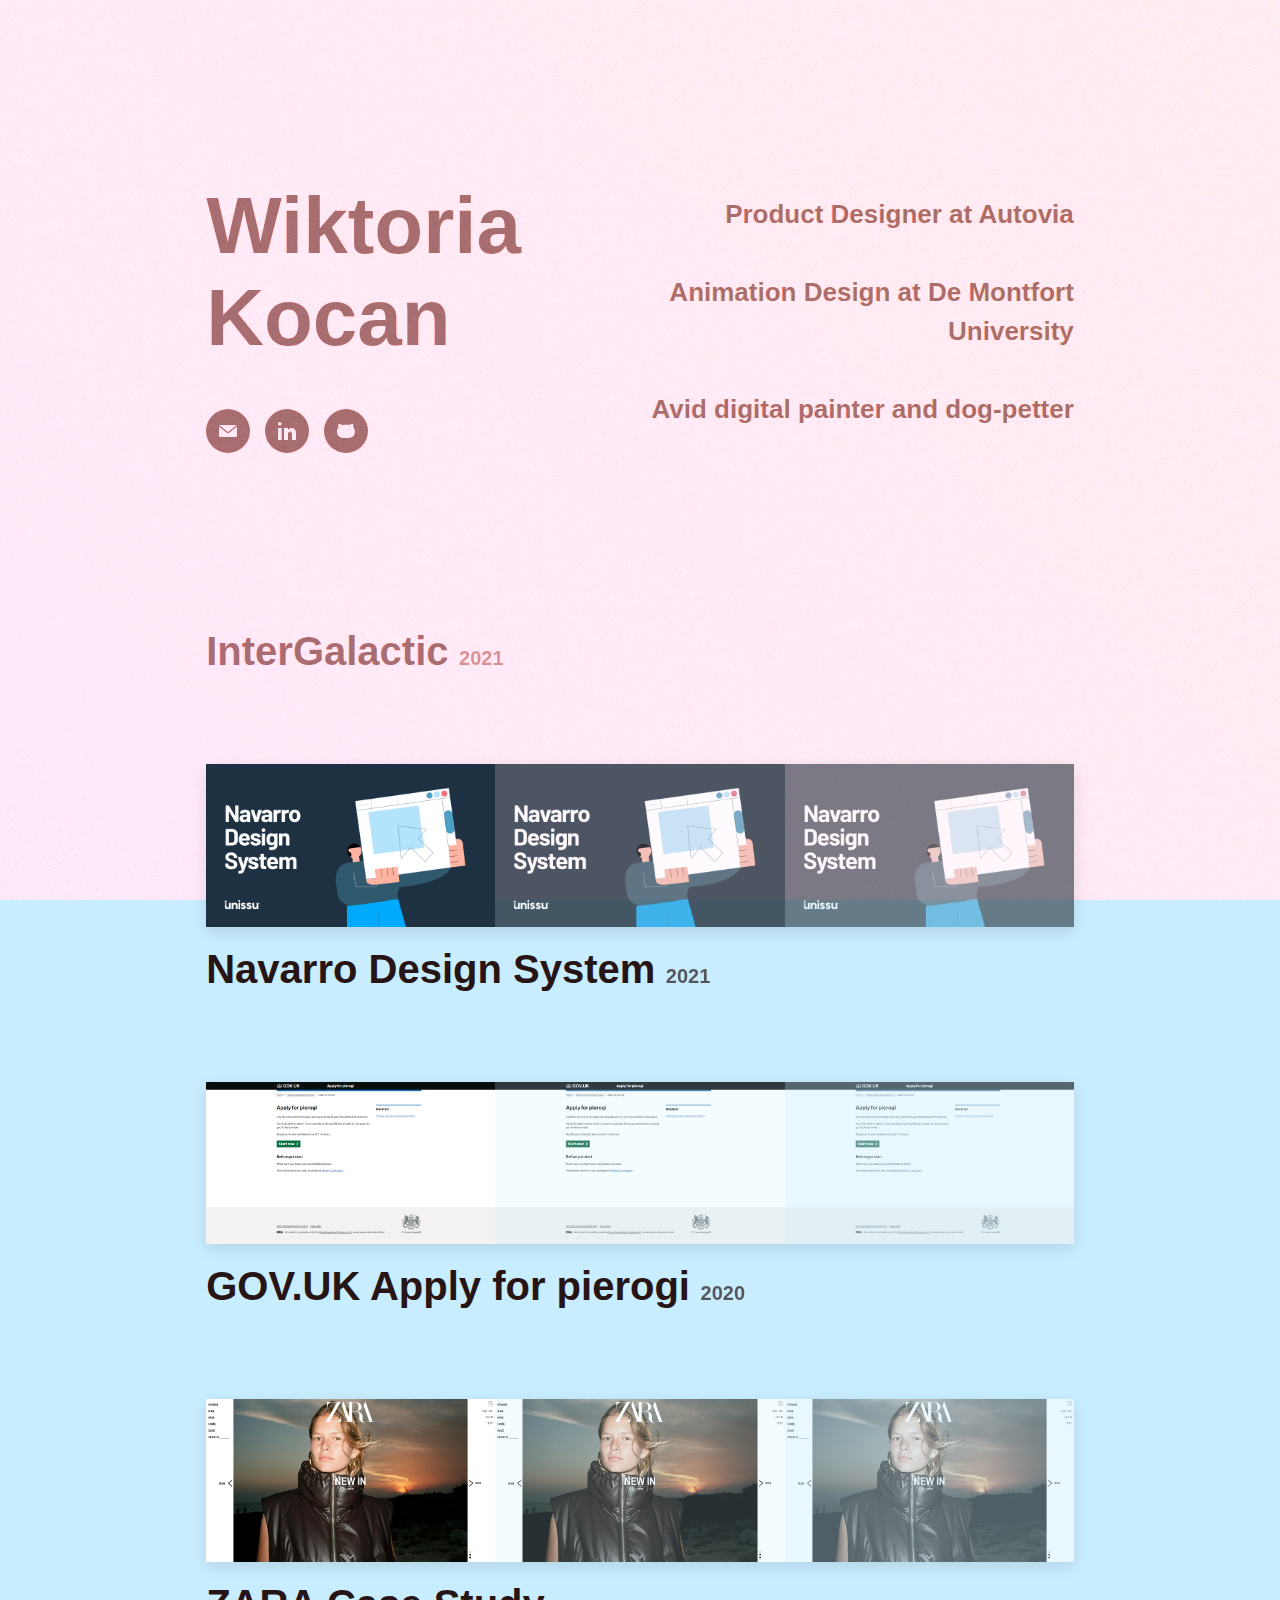
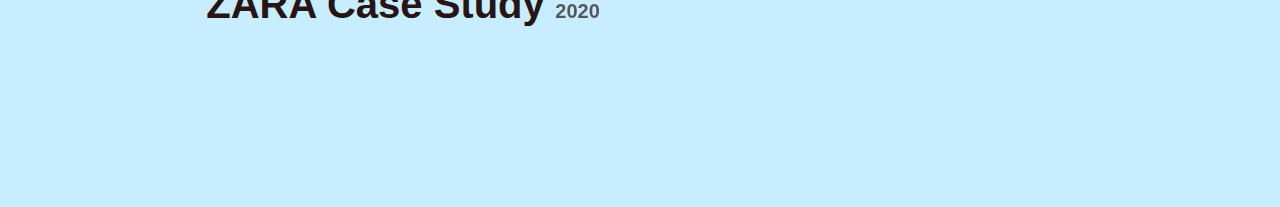
==== commit 61328f92: "chore: Update role" ====
--- a/index.html
+++ b/index.html
@@ -57,7 +57,7 @@
                     </ul>
                 </div>
                 <p class="home-content">
-                    Design intern at Unissu focused on user experience and graphic design
+                    Product Designer at Autovia
                     <br><br>
                     Animation Design at De Montfort University
                     <br><br>
